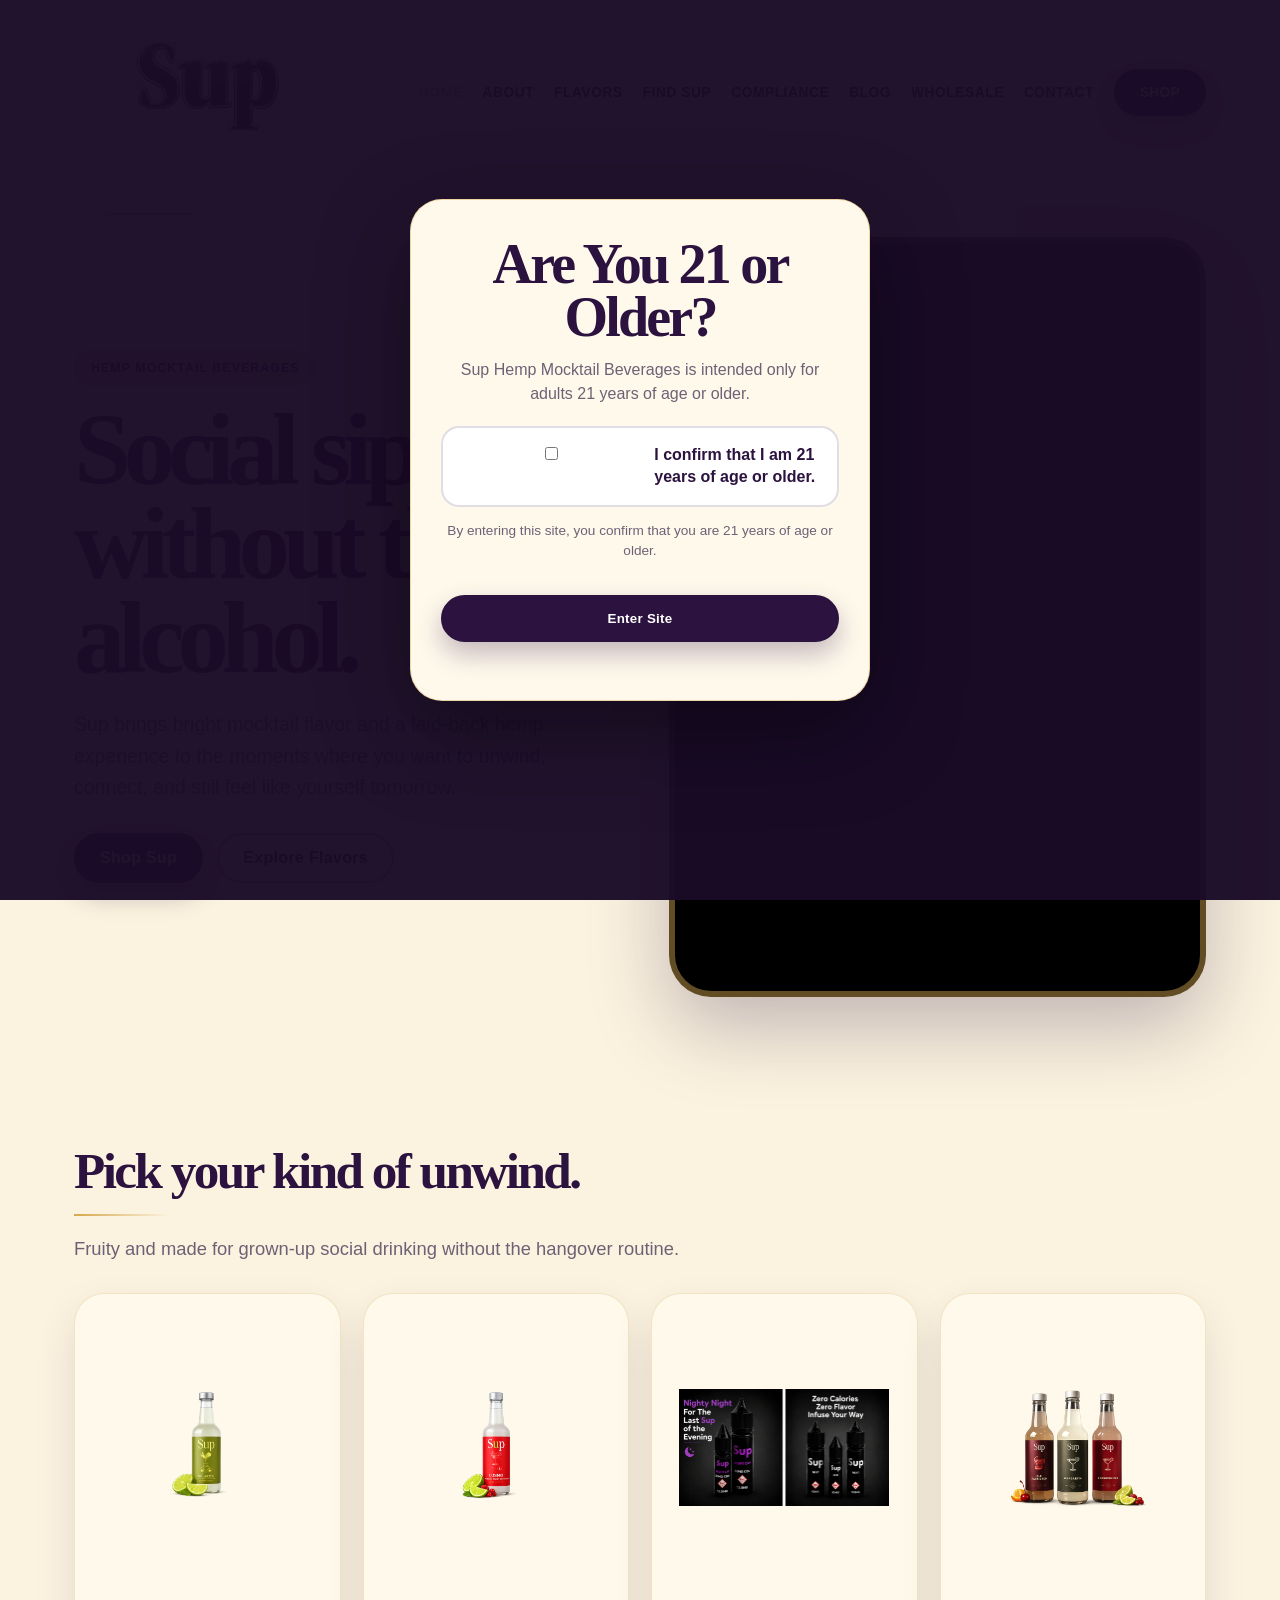
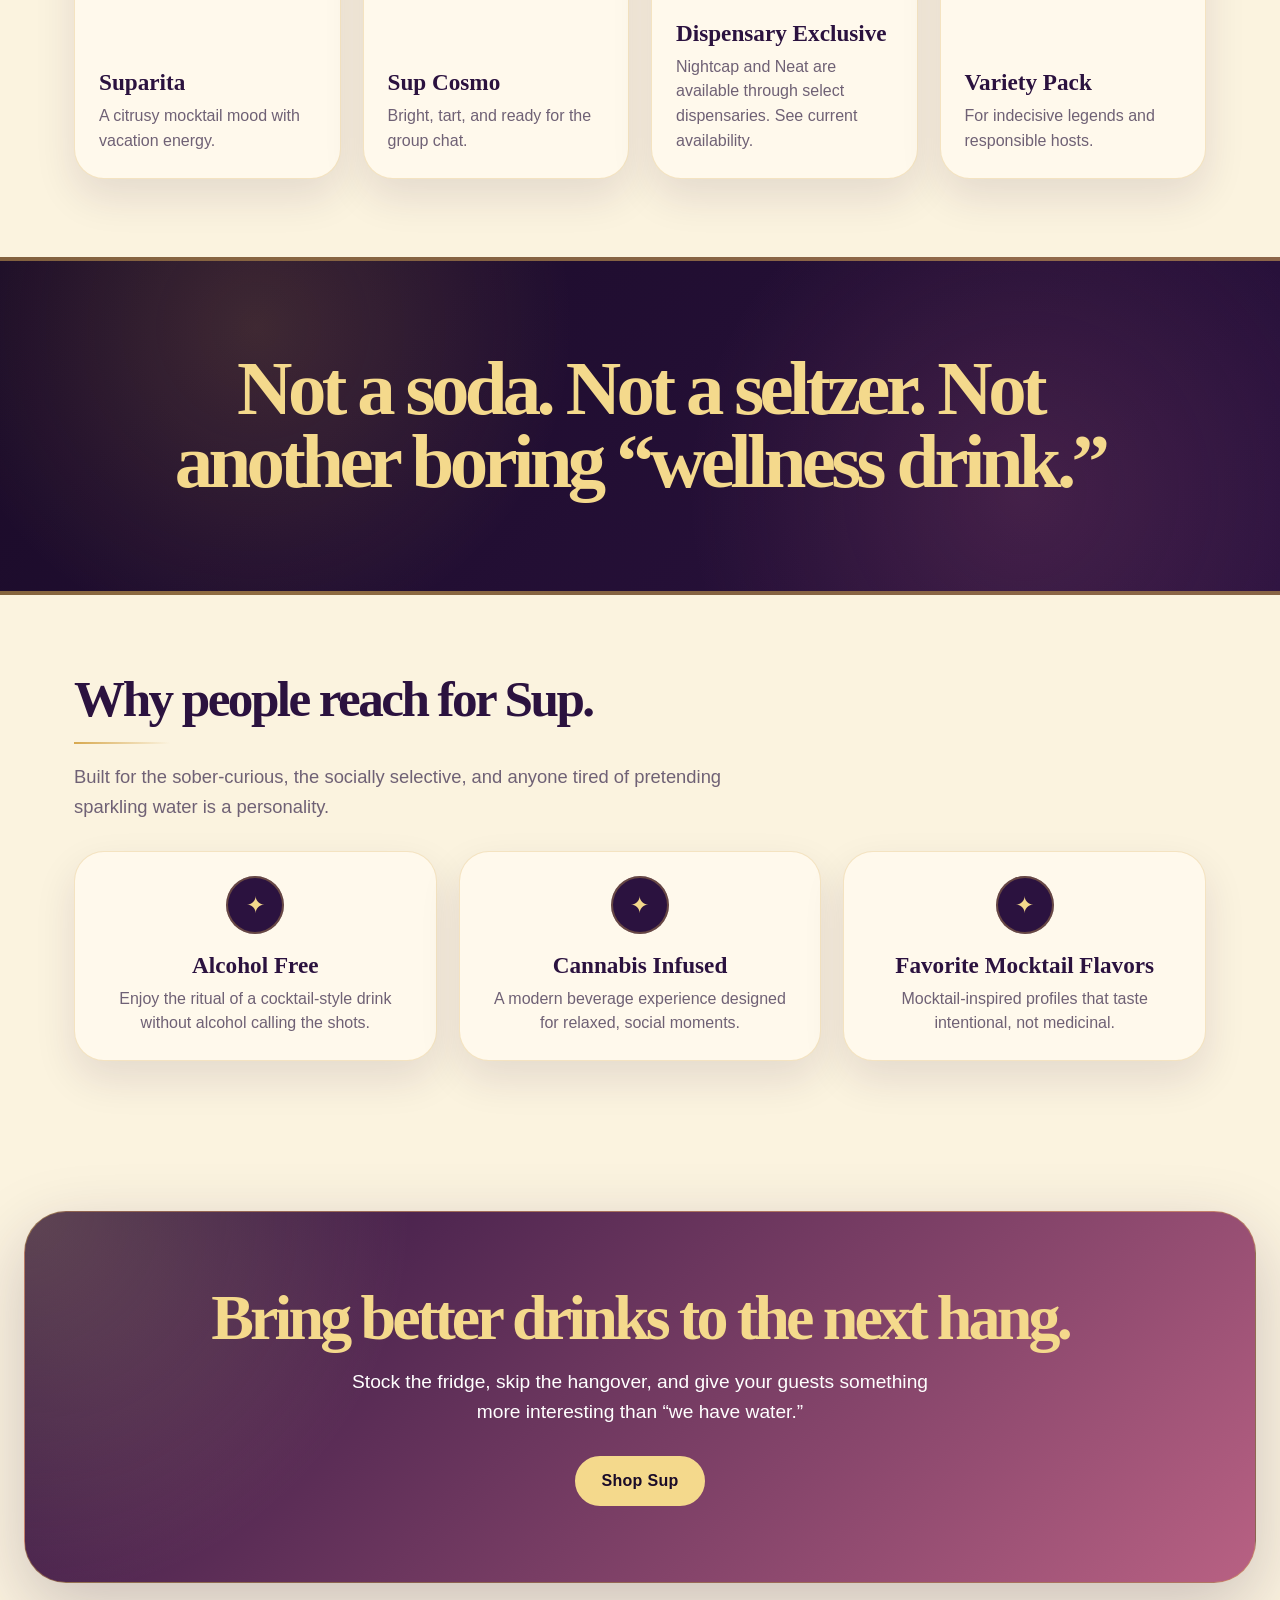
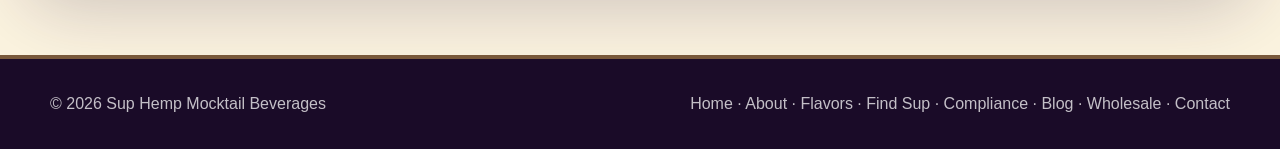
==== index.html @ 17be5a21 "Update Nightcap homepage card to dispensary exclusive" ====
<!DOCTYPE html>
<html lang="en">
<head>
  <meta charset="UTF-8" />
  <meta name="viewport" content="width=device-width, initial-scale=1.0" />
  <title>Sup Hemp Mocktail Beverages | Social Sips Without the Alcohol</title>
  <meta name="description" content="Sup is a hemp mocktail beverage made for social sipping without alcohol. Bright mocktail flavors, laid-back hemp vibes, and a better way to unwind." />
  <link rel="stylesheet" href="style.css" />
  <link rel="stylesheet" href="home-logo.css" />
</head>
<body>
  <div id="age-gate" class="age-gate" role="dialog" aria-modal="true">
    <div class="age-gate-box">
      <h2>Are You 21 or Older?</h2>
      <p>Sup Hemp Mocktail Beverages is intended only for adults 21 years of age or older.</p>
      <form id="age-form">
        <label class="age-checkbox"><input type="checkbox" id="age-confirm" required /><span>I confirm that I am 21 years of age or older.</span></label>
        <p class="age-disclaimer">By entering this site, you confirm that you are 21 years of age or older.</p>
        <button class="button" type="submit">Enter Site</button>
      </form>
      <p id="age-error" class="age-error"></p>
    </div>
  </div>

  <header class="site-header">
    <nav class="nav" aria-label="Main navigation">
      <div class="brand"><a class="logo" href="index.html" aria-label="Sup home"><img src="assets/suplogo.png" alt="Sup Hemp Mocktail Beverages logo" /></a></div>
      <input class="nav-toggle" type="checkbox" id="nav-toggle" aria-label="Toggle navigation menu" />
      <label class="nav-toggle-label" for="nav-toggle"><span></span><span></span><span></span></label>
      <div class="nav-links">
        <a href="index.html" aria-current="page">Home</a><a href="about.html">About</a><a href="flavors.html">Flavors</a><a href="find-us.html">Find Sup</a><a href="compliance.html">Compliance</a><a href="blog.html">Blog</a><a href="wholesale.html">Wholesale</a><a href="contact.html">Contact</a>
        <a class="button nav-button" href="https://try-a-sup.myshopify.com/" target="_blank" rel="noopener">Shop</a>
      </div>
    </nav>
  </header>

  <main>
    <section class="hero">
      <div>
        <span class="eyebrow">Hemp Mocktail Beverages</span>
        <h1>Social sips without the alcohol.</h1>
        <p>Sup brings bright mocktail flavor and a laid-back hemp experience to the moments where you want to unwind, connect, and still feel like yourself tomorrow.</p>
        <div class="hero-actions">
          <a class="button" href="https://try-a-sup.myshopify.com/" target="_blank" rel="noopener">Shop Sup</a>
          <a class="button secondary" href="flavors.html">Explore Flavors</a>
        </div>
      </div>
      <div class="hero-video">
        <iframe src="https://www.youtube.com/embed/X_2YIUsejN8?autoplay=1&mute=0&loop=1&playlist=X_2YIUsejN8&controls=0&modestbranding=1&rel=0" title="Sup Hemp Mocktail Video" frameborder="0" allow="autoplay; encrypted-media" allowfullscreen></iframe>
      </div>
    </section>

    <section class="section">
      <h2 class="section-title">Pick your kind of unwind.</h2>
      <p class="section-copy">Fruity and made for grown-up social drinking without the hangover routine.</p>
      <div class="flavor-grid">
        <div class="flavor-card"><div class="flavor-image"><img src="assets/suparitalead.png" alt="Suparita hemp mocktail beverage" /></div><div><h3>Suparita</h3><p>A citrusy mocktail mood with vacation energy.</p></div></div>
        <div class="flavor-card"><div class="flavor-image"><img src="assets/supcosmolead.png" alt="Sup Cosmo hemp mocktail beverage" /></div><div><h3>Sup Cosmo</h3><p>Bright, tart, and ready for the group chat.</p></div></div>
        <a class="flavor-card-link" href="find-us.html" aria-label="Find Nightcap dispensary availability">
          <div class="flavor-card"><div class="flavor-image"><img src="assets/NeatandNightCap.png" alt="Sup Neat and Nightcap dispensary-exclusive bottles" /></div><div><h3>Dispensary Exclusive</h3><p>Nightcap and Neat are available through select dispensaries. See current availability.</p></div></div>
        </a>
        <div class="flavor-card"><div class="flavor-image"><img src="assets/supvarlead.png" alt="Sup hemp mocktail beverage variety pack" /></div><div><h3>Variety Pack</h3><p>For indecisive legends and responsible hosts.</p></div></div>
      </div>
    </section>

    <section class="statement"><h2>Not a soda. Not a seltzer. Not another boring “wellness drink.”</h2></section>

    <section class="section">
      <h2 class="section-title">Why people reach for Sup.</h2>
      <p class="section-copy">Built for the sober-curious, the socially selective, and anyone tired of pretending sparkling water is a personality.</p>
      <div class="benefits">
        <div class="benefit"><h3>Alcohol Free</h3><p>Enjoy the ritual of a cocktail-style drink without alcohol calling the shots.</p></div>
        <div class="benefit"><h3>Cannabis Infused</h3><p>A modern beverage experience designed for relaxed, social moments.</p></div>
        <div class="benefit"><h3>Favorite Mocktail Flavors</h3><p>Mocktail-inspired profiles that taste intentional, not medicinal.</p></div>
      </div>
    </section>

    <section class="cta">
      <h2>Bring better drinks to the next hang.</h2>
      <p>Stock the fridge, skip the hangover, and give your guests something more interesting than “we have water.”</p>
      <a class="button" href="https://try-a-sup.myshopify.com/" target="_blank" rel="noopener">Shop Sup</a>
    </section>
  </main>

  <footer><div class="footer-inner"><div>© 2026 Sup Hemp Mocktail Beverages</div><div><a href="index.html">Home</a> · <a href="about.html">About</a> · <a href="flavors.html">Flavors</a> · <a href="find-us.html">Find Sup</a> · <a href="compliance.html">Compliance</a> · <a href="blog.html">Blog</a> · <a href="wholesale.html">Wholesale</a> · <a href="contact.html">Contact</a></div></div></footer>

  <script>
    const gate = document.getElementById("age-gate");
    const form = document.getElementById("age-form");
    const ageConfirm = document.getElementById("age-confirm");
    const error = document.getElementById("age-error");
    if (localStorage.getItem("supAgeVerified") === "true") gate.style.display = "none";
    form.addEventListener("submit", function (e) {
      e.preventDefault();
      if (ageConfirm.checked) {
        localStorage.setItem("supAgeVerified", "true");
        gate.style.display = "none";
      } else {
        error.textContent = "Please confirm that you are 21 years of age or older.";
      }
    });
  </script>
</body>
</html>
---- style.css ----
:root {
  --purple: #2b123f;
  --purple-deep: #1a0b28;
  --purple-hover: #3a1858;
  --gold: #d7a84f;
  --gold-light: #f4d98c;
  --cream: #fbf3df;
  --cream-soft: #fff9ec;
  --rose: #b86183;
  --dark: #130b18;
  --muted: #6f6175;
  --white: #fff;
}

* {
  box-sizing: border-box;
}

html {
  scroll-behavior: smooth;
}

body {
  margin: 0;
  font-family: Arial, Helvetica, sans-serif;
  background: var(--cream);
  color: var(--dark);
  -webkit-font-smoothing: antialiased;
  text-rendering: optimizeLegibility;
}

a {
  color: inherit;
  text-decoration: none;
}

img {
  max-width: 100%;
  display: block;
}

.site-header,
header {
  position: sticky;
  top: 0;
  z-index: 1000;
  background: rgba(251, 243, 223, 0.96);
  backdrop-filter: blur(14px);
  border-bottom: 1px solid rgba(43, 18, 63, 0.12);
}

.nav {
  max-width: 1180px;
  margin: 0 auto;
  padding: 14px 24px;
  display: flex;
  align-items: center;
  justify-content: space-between;
  gap: 36px;
  position: relative;
}

.brand {
  display: flex;
  align-items: center;
  flex-shrink: 0;
}

.logo img {
  height: 112px;
  width: auto;
}

.nav-links {
  display: flex;
  align-items: center;
  justify-content: flex-end;
  gap: 20px;
  font-weight: 700;
  font-size: 0.86rem;
  letter-spacing: 0.04em;
  flex-wrap: wrap;
  text-transform: uppercase;
  color: var(--purple);
}

.nav-links a {
  transition: color 0.2s ease, opacity 0.2s ease;
}

.nav-links a:hover {
  color: var(--gold);
}

.nav-links a[aria-current="page"] {
  color: var(--gold);
}

.nav-toggle {
  display: none;
}

.nav-toggle-label {
  display: none;
  cursor: pointer;
  flex-direction: column;
  gap: 5px;
}

.nav-toggle-label span {
  width: 28px;
  height: 3px;
  border-radius: 999px;
  background: var(--purple);
  display: block;
}

.button {
  display: inline-flex;
  align-items: center;
  justify-content: center;
  background: var(--purple);
  color: #fff;
  padding: 14px 24px;
  border-radius: 999px;
  font-weight: 900;
  border: 2px solid var(--purple);
  cursor: pointer;
  letter-spacing: 0.02em;
  box-shadow: 0 12px 26px rgba(43, 18, 63, 0.28);
  transition:
    background 0.25s ease,
    border-color 0.25s ease,
    color 0.25s ease,
    transform 0.2s ease,
    box-shadow 0.25s ease;
}

.button:hover {
  background: var(--purple-hover);
  border-color: var(--purple-hover);
  transform: translateY(-2px);
  box-shadow: 0 16px 34px rgba(43, 18, 63, 0.34);
}

.secondary {
  background: transparent;
  border: 2px solid var(--gold);
  color: var(--purple);
  box-shadow: none;
}

.secondary:hover {
  background: var(--gold);
  border-color: var(--gold);
  color: var(--purple-deep);
}

.age-gate {
  position: fixed;
  inset: 0;
  z-index: 99999;
  background: rgba(26, 11, 40, 0.97);
  color: #fff;
  display: grid;
  place-items: center;
  padding: 24px;
}

.age-gate-box {
  width: 100%;
  max-width: 460px;
  background: var(--cream-soft);
  color: var(--dark);
  border-radius: 32px;
  padding: 38px 30px;
  text-align: center;
  border: 1px solid rgba(215, 168, 79, 0.45);
  box-shadow: 0 30px 90px rgba(0, 0, 0, 0.4);
}

.age-gate-box h2 {
  margin: 0 0 14px;
  color: var(--purple);
  font-family: Georgia, "Times New Roman", serif;
  font-size: clamp(2rem, 6vw, 3.5rem);
  line-height: 0.95;
  letter-spacing: -0.05em;
}

.age-gate-box p {
  margin: 0 0 20px;
  color: var(--muted);
  line-height: 1.5;
}

.age-gate-box form {
  display: grid;
  gap: 14px;
}

.age-gate-box label {
  font-weight: 900;
  color: var(--purple);
  text-align: left;
}

.age-checkbox {
  display: flex;
  align-items: flex-start;
  gap: 12px;
  background: #fff;
  border: 2px solid rgba(43, 18, 63, 0.14);
  border-radius: 18px;
  padding: 16px 18px;
  line-height: 1.4;
}

.age-checkbox input {
  width: auto;
  margin: 3px 0 0;
  accent-color: var(--purple);
}

.age-disclaimer {
  font-size: 0.85rem;
}

.age-error {
  margin-top: 16px;
  color: #b00020;
  font-weight: 800;
}

.hero {
  max-width: 1180px;
  margin: 0 auto;
  padding: 52px 24px 70px;
  display: grid;
  grid-template-columns: 1fr 1fr;
  align-items: center;
  gap: 58px;
  position: relative;
}

.hero::before {
  content: "";
  position: absolute;
  top: 28px;
  left: 24px;
  width: 150px;
  height: 2px;
  background: linear-gradient(90deg, transparent, var(--gold), transparent);
  opacity: 0.75;
}

.eyebrow {
  display: inline-block;
  margin-bottom: 18px;
  padding: 9px 16px;
  border-radius: 999px;
  background: rgba(215, 168, 79, 0.18);
  color: var(--purple);
  border: 1px solid rgba(215, 168, 79, 0.55);
  font-weight: 900;
  letter-spacing: 0.08em;
  text-transform: uppercase;
  font-size: 0.78rem;
}

h1 {
  margin: 0;
  font-family: Georgia, "Times New Roman", serif;
  font-size: clamp(3.3rem, 8vw, 7rem);
  line-height: 0.92;
  letter-spacing: -0.07em;
  color: var(--purple);
}

.hero p {
  max-width: 560px;
  margin: 24px 0 30px;
  font-size: 1.22rem;
  line-height: 1.6;
  color: var(--muted);
}

.hero-actions {
  display: flex;
  flex-wrap: wrap;
  gap: 14px;
  align-items: center;
}

.hero-video {
  position: relative;
  width: 100%;
  aspect-ratio: 9 / 16;
  min-height: 640px;
  max-height: 760px;
  overflow: hidden;
  border-radius: 42px;
  background: #000;
  border: 6px solid rgba(215, 168, 79, 0.45);
  box-shadow: 0 30px 80px rgba(43, 18, 63, 0.28);
}

.hero-video iframe {
  position: absolute;
  inset: 0;
  width: 100%;
  height: 100%;
  border: 0;
}

.section {
  max-width: 1180px;
  margin: 0 auto;
  padding: 78px 24px;
}

.section-title {
  margin: 0 0 18px;
  font-family: Georgia, "Times New Roman", serif;
  font-size: clamp(2.2rem, 4vw, 4.2rem);
  line-height: 1;
  letter-spacing: -0.05em;
  color: var(--purple);
}

.section-title::after {
  content: "";
  display: block;
  width: 96px;
  height: 2px;
  margin-top: 18px;
  background: linear-gradient(90deg, var(--gold), transparent);
}

.section-copy {
  max-width: 720px;
  margin: 0 0 28px;
  font-size: 1.15rem;
  line-height: 1.65;
  color: var(--muted);
}

.flavor-grid,
.location-grid,
.benefits {
  display: grid;
  gap: 22px;
}

.flavor-grid {
  grid-template-columns: repeat(4, 1fr);
}

.location-grid {
  grid-template-columns: repeat(4, 1fr);
}

.benefits {
  grid-template-columns: repeat(3, 1fr);
}

.benefits:has(.benefit:nth-child(4)) {
  grid-template-columns: repeat(2, 1fr);
}

.flavor-card,
.location-card,
.benefit {
  background: var(--cream-soft);
  border-radius: 30px;
  padding: 24px;
  border: 1px solid rgba(215, 168, 79, 0.28);
  box-shadow: 0 18px 42px rgba(43, 18, 63, 0.11);
}

.flavor-card {
  min-height: 430px;
  display: flex;
  flex-direction: column;
  justify-content: space-between;
  overflow: hidden;
}

.flavor-image {
  height: 260px;
  display: flex;
  align-items: center;
  justify-content: center;
  margin-bottom: 1.5rem;
}

.flavor-image img {
  display: block;
  width: 210px;
  max-width: 100%;
  height: auto;
  object-fit: contain;
  background: transparent;
}

.location-card img {
  width: 100%;
  max-height: 220px;
  object-fit: contain;
  margin: 0 auto 12px;
  filter: drop-shadow(0 14px 16px rgba(43, 18, 63, 0.16));
}

.flavor-card h3,
.location-card h3,
.benefit h3 {
  margin: 18px 0 8px;
  font-family: Georgia, "Times New Roman", serif;
  font-size: 1.45rem;
  color: var(--purple);
}

.location-card h3 a {
  text-decoration: underline;
  text-decoration-thickness: 2px;
  text-underline-offset: 4px;
  text-decoration-color: var(--gold);
}

.location-card h3 a:hover,
.location-card li a:hover {
  color: var(--purple-hover);
}

.flavor-card p,
.location-card li,
.benefit p {
  margin: 0;
  line-height: 1.55;
  color: var(--muted);
}

.location-card ul {
  list-style: none;
  padding: 0;
  margin: 12px 0 0;
}

.benefit {
  text-align: center;
  position: relative;
}

.benefit::before {
  content: "✦";
  width: 58px;
  height: 58px;
  margin: 0 auto 16px;
  border-radius: 50%;
  background: var(--purple);
  color: var(--gold-light);
  display: grid;
  place-items: center;
  font-size: 1.45rem;
  box-shadow: inset 0 0 0 2px rgba(215, 168, 79, 0.35);
}

.cert-grid {
  display: grid;
  grid-template-columns: repeat(2, 1fr);
  gap: 20px;
}

.cert-grid img {
  width: 100%;
  border-radius: 18px;
  background: #fff;
  padding: 12px;
  border: 1px solid rgba(215, 168, 79, 0.28);
  box-shadow: 0 12px 28px rgba(43, 18, 63, 0.1);
}

.statement {
  background:
    radial-gradient(circle at 20% 20%, rgba(215, 168, 79, 0.18), transparent 30%),
    radial-gradient(circle at 80% 70%, rgba(184, 97, 131, 0.2), transparent 32%),
    linear-gradient(135deg, var(--purple-deep), var(--purple));
  color: var(--cream);
  text-align: center;
  padding: 92px 24px;
  border-top: 4px solid rgba(215, 168, 79, 0.55);
  border-bottom: 4px solid rgba(215, 168, 79, 0.55);
}

.statement h2 {
  max-width: 980px;
  margin: 0 auto;
  font-family: Georgia, "Times New Roman", serif;
  font-size: clamp(2.7rem, 6vw, 6rem);
  line-height: 0.95;
  letter-spacing: -0.06em;
  color: var(--gold-light);
}

.split {
  display: grid;
  grid-template-columns: 0.85fr 1.15fr;
  gap: 48px;
  align-items: start;
}

.image-band {
  display: grid;
  grid-template-columns: 0.9fr 1.1fr;
  gap: 48px;
  align-items: center;
}

.image-band img {
  width: 100%;
  max-height: 520px;
  object-fit: contain;
  border-radius: 36px;
  background: var(--cream-soft);
  padding: 24px;
  border: 1px solid rgba(215, 168, 79, 0.28);
  box-shadow: 0 18px 40px rgba(43, 18, 63, 0.11);
}

.faq-list {
  display: grid;
  gap: 14px;
}

details {
  background: var(--cream-soft);
  border-radius: 22px;
  padding: 22px 24px;
  border: 1px solid rgba(215, 168, 79, 0.28);
  box-shadow: 0 12px 28px rgba(43, 18, 63, 0.08);
}

summary {
  cursor: pointer;
  font-weight: 900;
  color: var(--purple);
  font-size: 1.1rem;
}

details p {
  margin: 16px 0 0;
  color: var(--muted);
  line-height: 1.55;
}

.contact-form {
  display: grid;
  gap: 16px;
  max-width: 860px;
}

.form-grid {
  display: grid;
  grid-template-columns: 1fr 1fr;
  gap: 16px;
}

input:not(.nav-toggle),
select,
textarea {
  width: 100%;
  padding: 16px 18px;
  border-radius: 18px;
  border: 2px solid rgba(43, 18, 63, 0.14);
  background: #fff;
  font: inherit;
  color: var(--dark);
}

textarea {
  resize: vertical;
}

input:not(.nav-toggle):focus,
select:focus,
textarea:focus {
  outline: none;
  border-color: var(--gold);
  box-shadow: 0 0 0 4px rgba(215, 168, 79, 0.16);
}

.sr-only {
  position: absolute;
  width: 1px;
  height: 1px;
  margin: -1px;
  padding: 0;
  overflow: hidden;
  clip-path: inset(50%);
  white-space: nowrap;
  border: 0;
}

.cta {
  margin: 72px 24px;
  padding: 76px 24px;
  border-radius: 42px;
  background:
    radial-gradient(circle at top left, rgba(244, 217, 140, 0.25), transparent 30%),
    linear-gradient(135deg, var(--purple), var(--rose));
  color: #fff;
  text-align: center;
  border: 1px solid rgba(215, 168, 79, 0.45);
  box-shadow: 0 24px 70px rgba(43, 18, 63, 0.22);
}

.cta h2 {
  max-width: 860px;
  margin: 0 auto 18px;
  font-family: Georgia, "Times New Roman", serif;
  font-size: clamp(2.5rem, 5vw, 5.2rem);
  line-height: 0.95;
  letter-spacing: -0.06em;
  color: var(--gold-light);
}

.cta p {
  max-width: 620px;
  margin: 0 auto 30px;
  font-size: 1.2rem;
  line-height: 1.55;
}

.cta .button {
  background: var(--gold-light);
  color: var(--purple-deep);
  border-color: var(--gold-light);
  box-shadow: none;
}

.cta .button:hover {
  background: #fff;
  border-color: #fff;
}

footer {
  background: var(--purple-deep);
  color: #fff;
  padding: 36px 24px;
  border-top: 4px solid rgba(215, 168, 79, 0.5);
}

.footer-inner {
  max-width: 1180px;
  margin: 0 auto;
  display: flex;
  justify-content: space-between;
  flex-wrap: wrap;
  gap: 24px;
  color: rgba(255, 255, 255, 0.74);
}

.footer-inner a:hover {
  color: var(--gold-light);
}

@media (max-width: 1100px) {
  .logo img {
    height: 100px;
  }

  .nav {
    gap: 28px;
  }

  .nav-links {
    gap: 16px;
    font-size: 0.82rem;
  }

  .hero {
    gap: 40px;
  }
}

@media (max-width: 900px) {
  .nav {
    flex-wrap: wrap;
  }

  .brand {
    flex: 1;
  }

  .logo img {
    height: 86px;
  }

  .nav-toggle-label {
    display: flex;
    margin-left: auto;
  }

  .nav-links {
    width: 100%;
    display: none;
    flex-direction: column;
    align-items: flex-start;
    padding-top: 18px;
    gap: 18px;
  }

  .nav-toggle:checked + .nav-toggle-label + .nav-links {
    display: flex;
  }

  .nav-button {
    width: 100%;
    justify-content: center;
  }

  .hero,
  .split,
  .image-band {
    grid-template-columns: 1fr;
  }

  .hero {
    padding-top: 44px;
  }

  .hero-video {
    aspect-ratio: 9 / 16;
    min-height: auto;
    max-height: none;
  }

  .flavor-grid,
  .location-grid,
  .benefits,
  .cert-grid {
    grid-template-columns: 1fr 1fr;
  }
}

@media (max-width: 640px) {
  .nav {
    padding: 14px 20px;
  }

  .logo img {
    height: 68px;
  }

  .flavor-grid,
  .location-grid,
  .benefits,
  .form-grid,
  .cert-grid {
    grid-template-columns: 1fr;
  }

  .flavor-image {
    height: 230px;
  }

  .flavor-image img {
    width: 190px;
  }

  h1 {
    font-size: clamp(3rem, 17vw, 5rem);
  }

  .hero-video {
    width: 100%;
    aspect-ratio: 9 / 16;
    min-height: auto;
    border-radius: 28px;
  }

  .age-gate-box {
    padding: 30px 22px;
    border-radius: 26px;
  }

  .cta {
    margin: 48px 16px;
    padding: 58px 20px;
  }
}
---- home-logo.css ----
.nav {
  padding-top: 8px;
  padding-bottom: 8px;
  gap: 24px;
}

.logo img {
  height: 168px;
  width: auto;
}

@media (max-width: 1100px) {
  .logo img { height: 128px; }
}

@media (max-width: 900px) {
  .logo img { height: 96px; }
}

@media (max-width: 640px) {
  .logo img { height: 74px; }
}
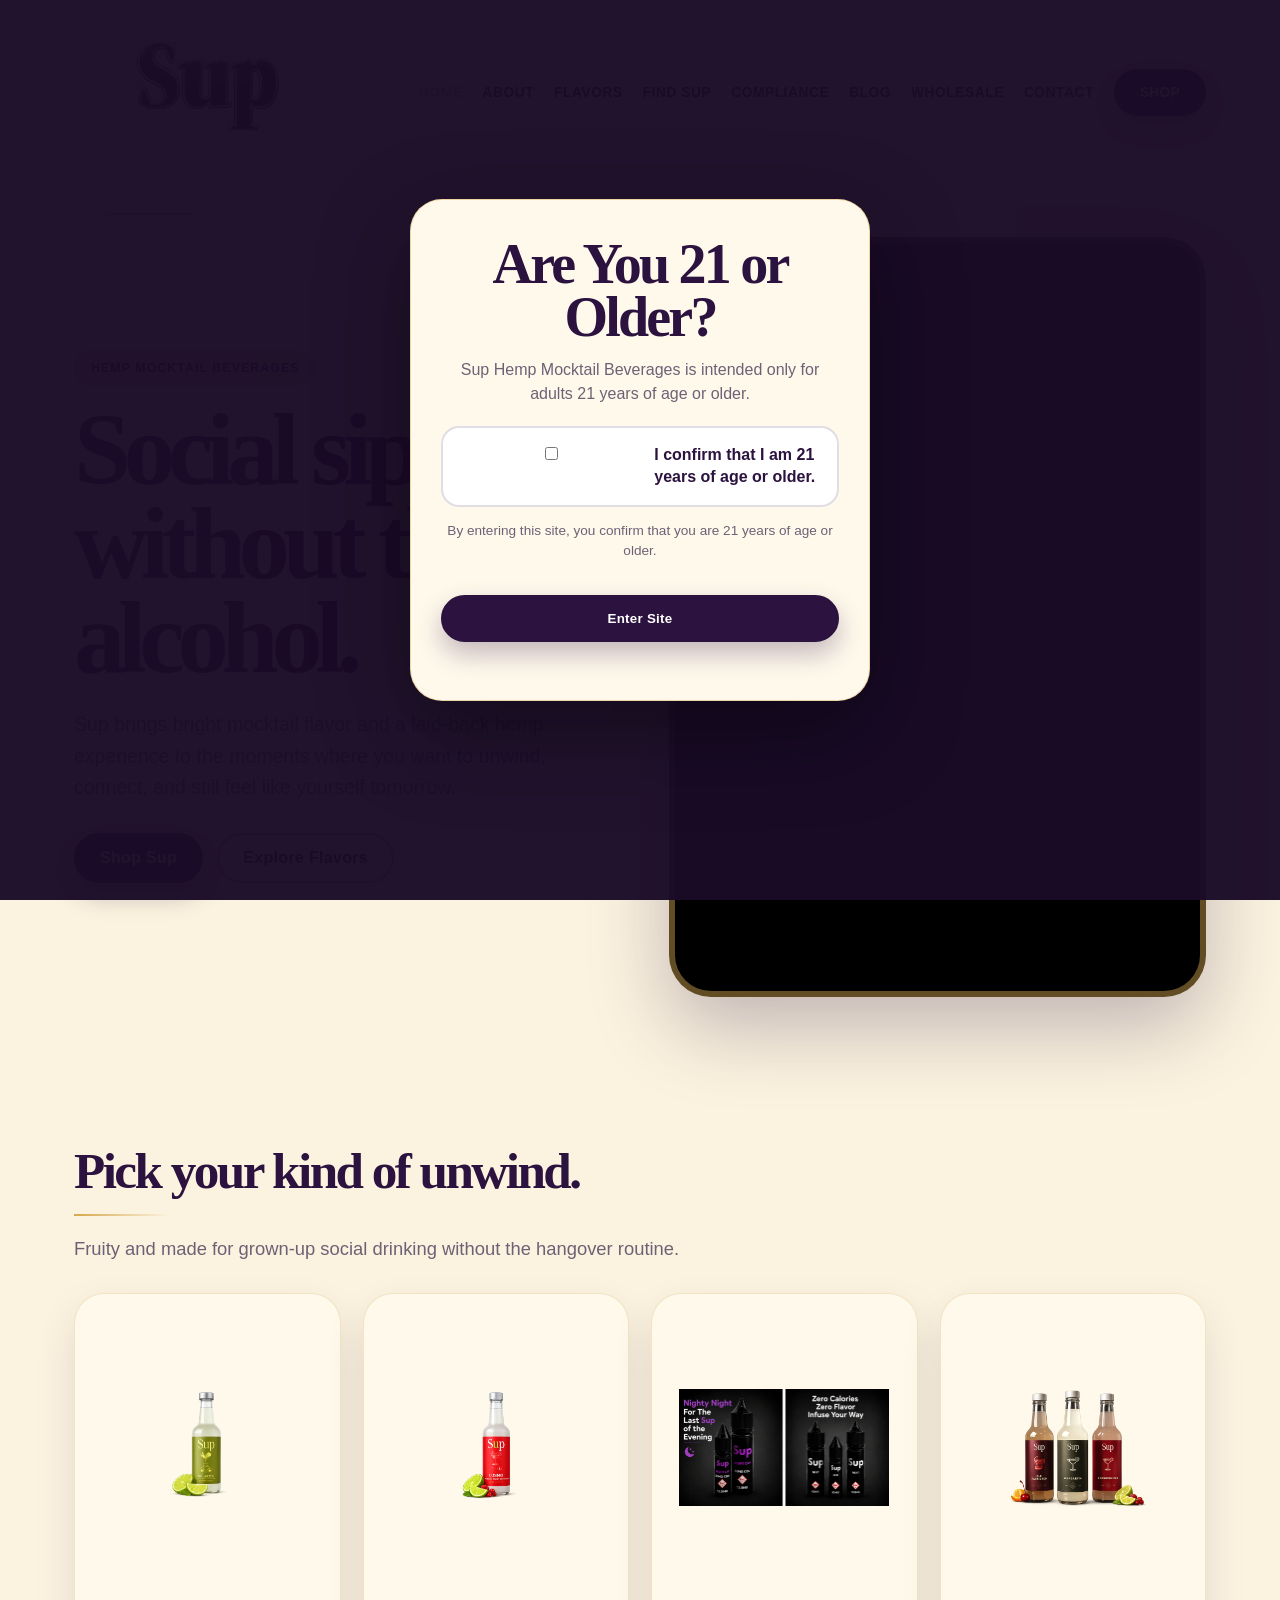
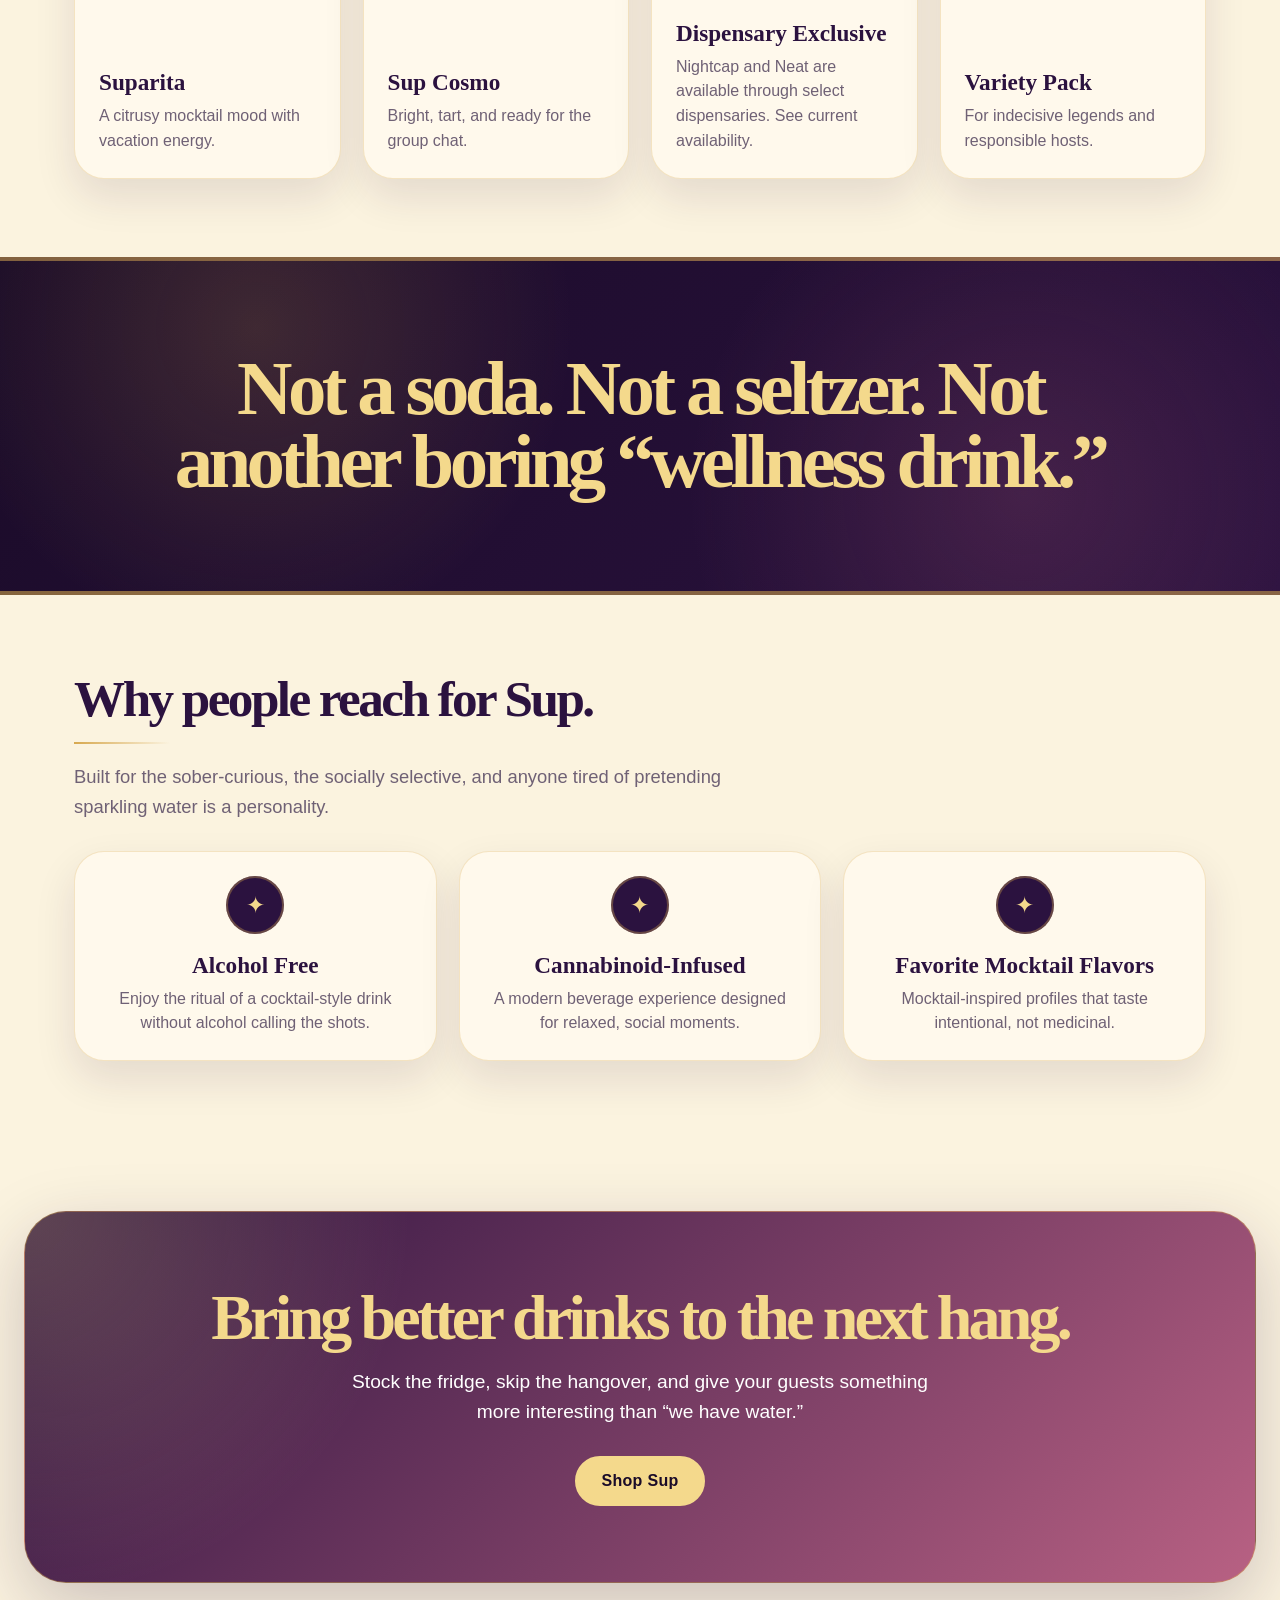
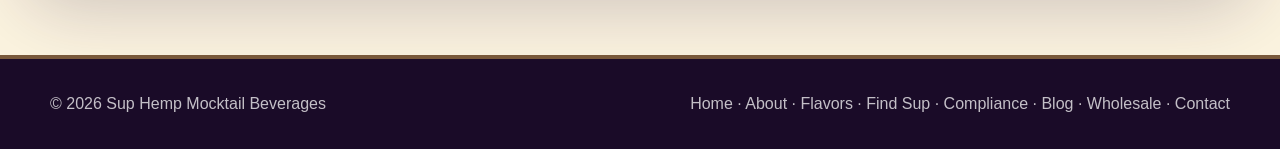
==== commit 4f85c6aa: "Use cannabinoid-infused wording on homepage" ====
--- a/index.html
+++ b/index.html
@@ -70,7 +70,7 @@
       <p class="section-copy">Built for the sober-curious, the socially selective, and anyone tired of pretending sparkling water is a personality.</p>
       <div class="benefits">
         <div class="benefit"><h3>Alcohol Free</h3><p>Enjoy the ritual of a cocktail-style drink without alcohol calling the shots.</p></div>
-        <div class="benefit"><h3>Cannabis Infused</h3><p>A modern beverage experience designed for relaxed, social moments.</p></div>
+        <div class="benefit"><h3>Cannabinoid-Infused</h3><p>A modern beverage experience designed for relaxed, social moments.</p></div>
         <div class="benefit"><h3>Favorite Mocktail Flavors</h3><p>Mocktail-inspired profiles that taste intentional, not medicinal.</p></div>
       </div>
     </section>
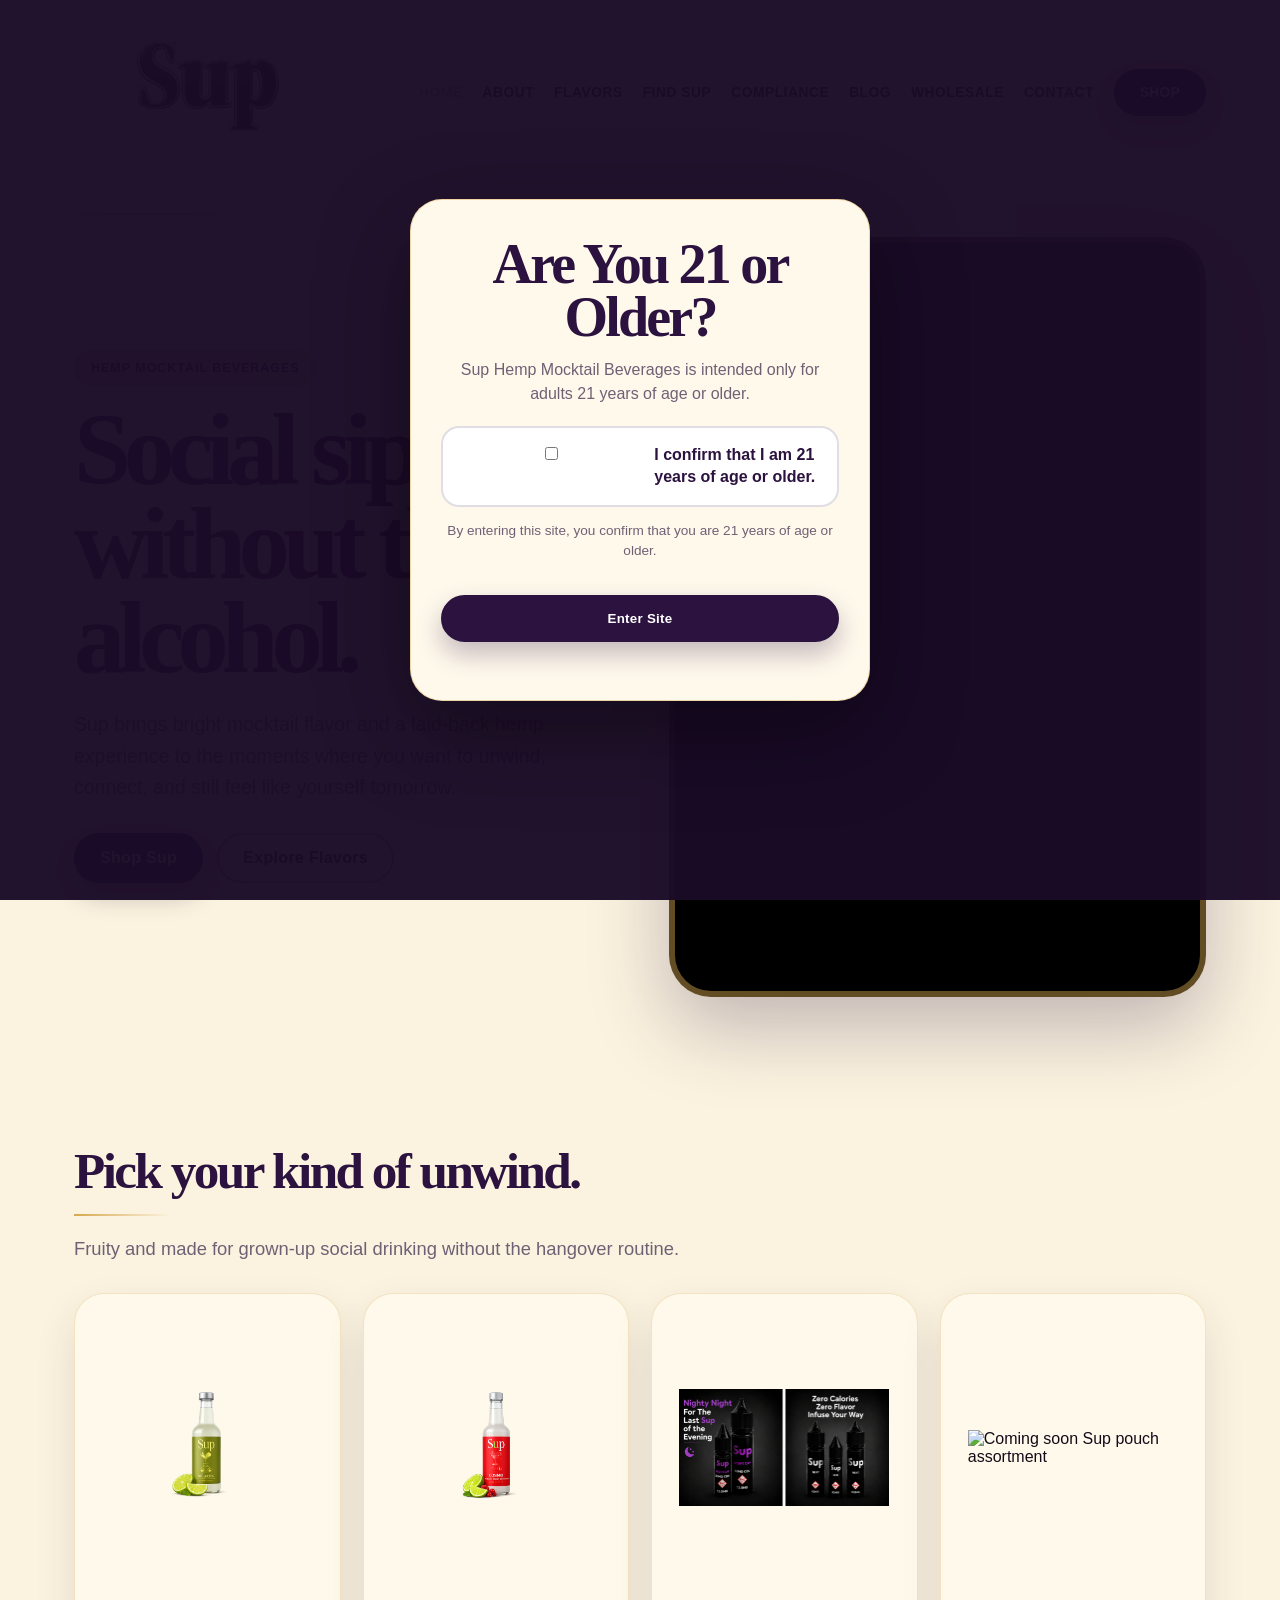
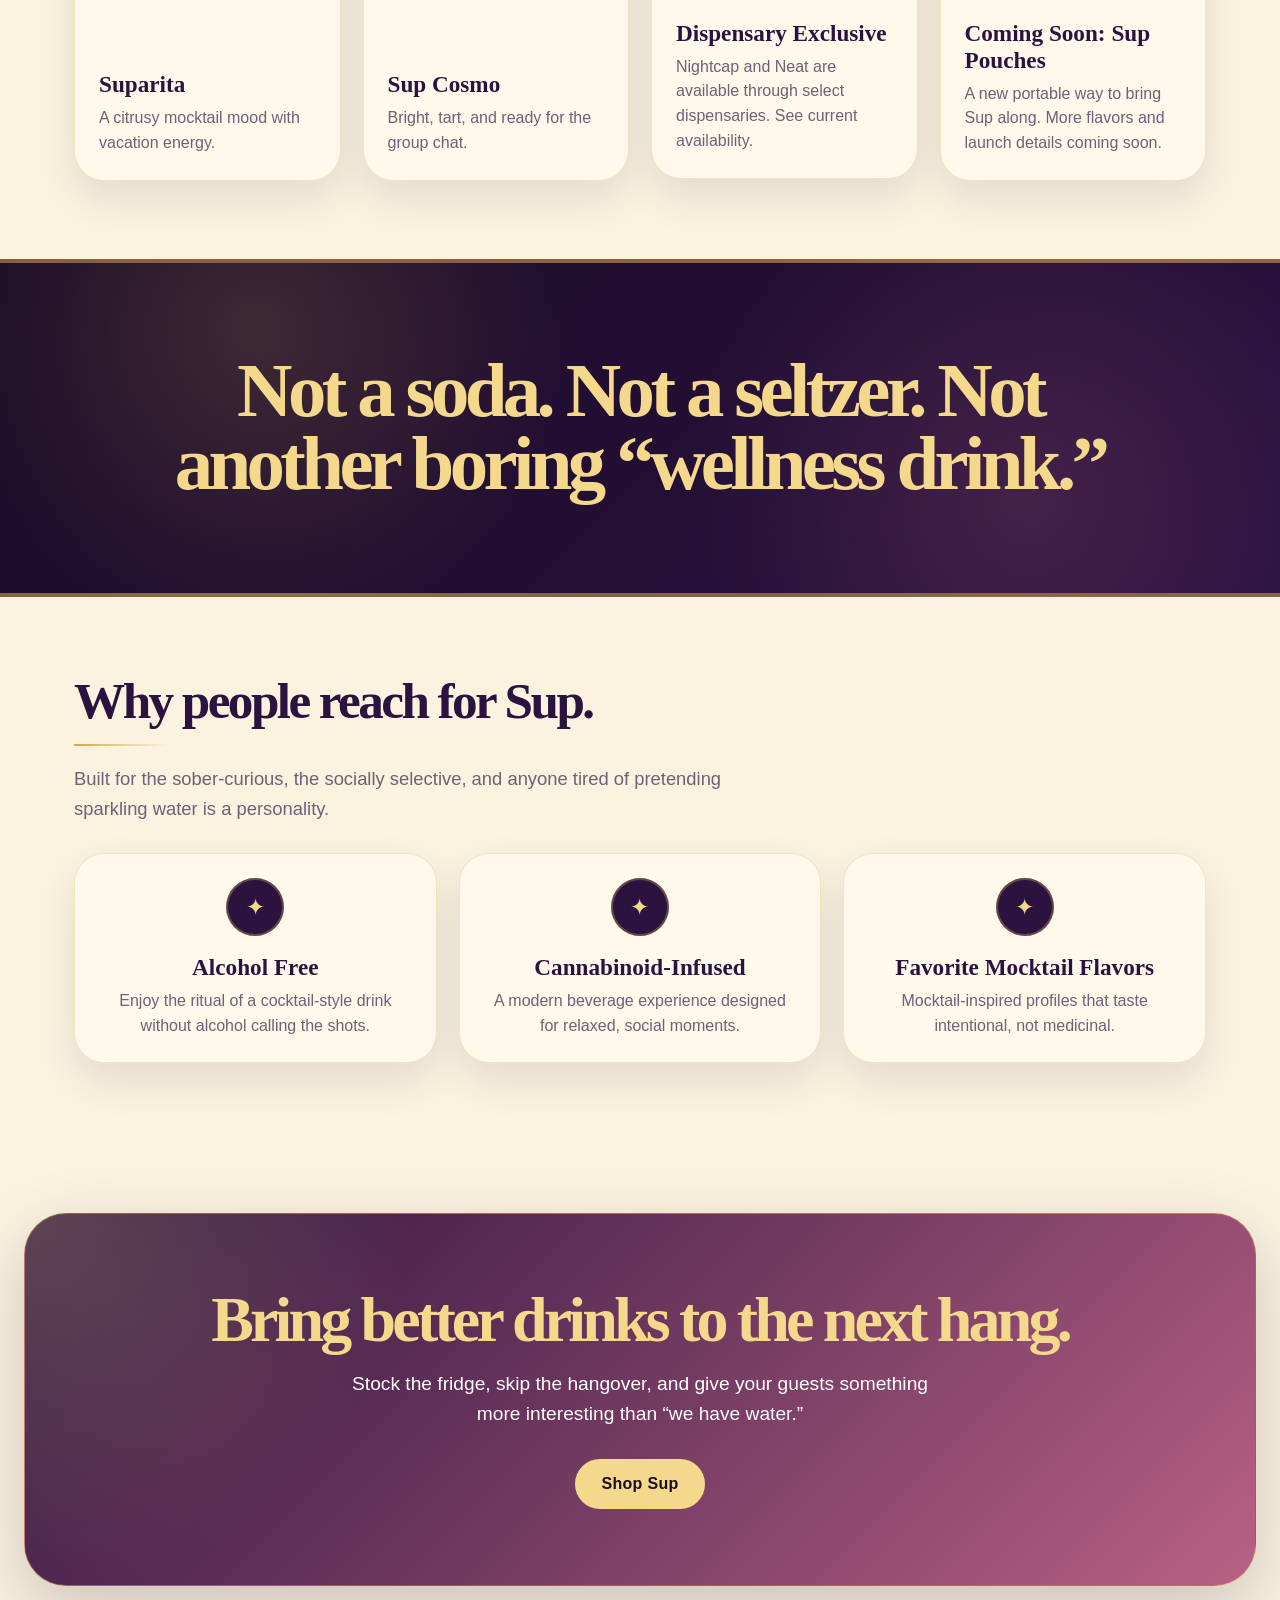
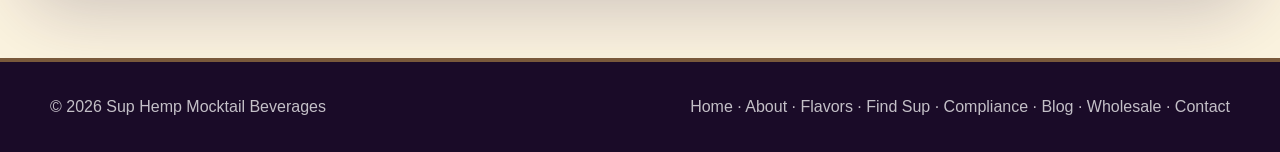
==== commit a4bcb091: "Add coming soon pouch SKU to homepage" ====
--- a/index.html
+++ b/index.html
@@ -59,7 +59,7 @@
         <a class="flavor-card-link" href="find-us.html" aria-label="Find Nightcap dispensary availability">
           <div class="flavor-card"><div class="flavor-image"><img src="assets/NeatandNightCap.png" alt="Sup Neat and Nightcap dispensary-exclusive bottles" /></div><div><h3>Dispensary Exclusive</h3><p>Nightcap and Neat are available through select dispensaries. See current availability.</p></div></div>
         </a>
-        <div class="flavor-card"><div class="flavor-image"><img src="assets/supvarlead.png" alt="Sup hemp mocktail beverage variety pack" /></div><div><h3>Variety Pack</h3><p>For indecisive legends and responsible hosts.</p></div></div>
+        <div class="flavor-card"><div class="flavor-image"><img src="assets/multiflavorpouch.png" alt="Coming soon Sup pouch assortment" /></div><div><h3>Coming Soon: Sup Pouches</h3><p>A new portable way to bring Sup along. More flavors and launch details coming soon.</p></div></div>
       </div>
     </section>
 
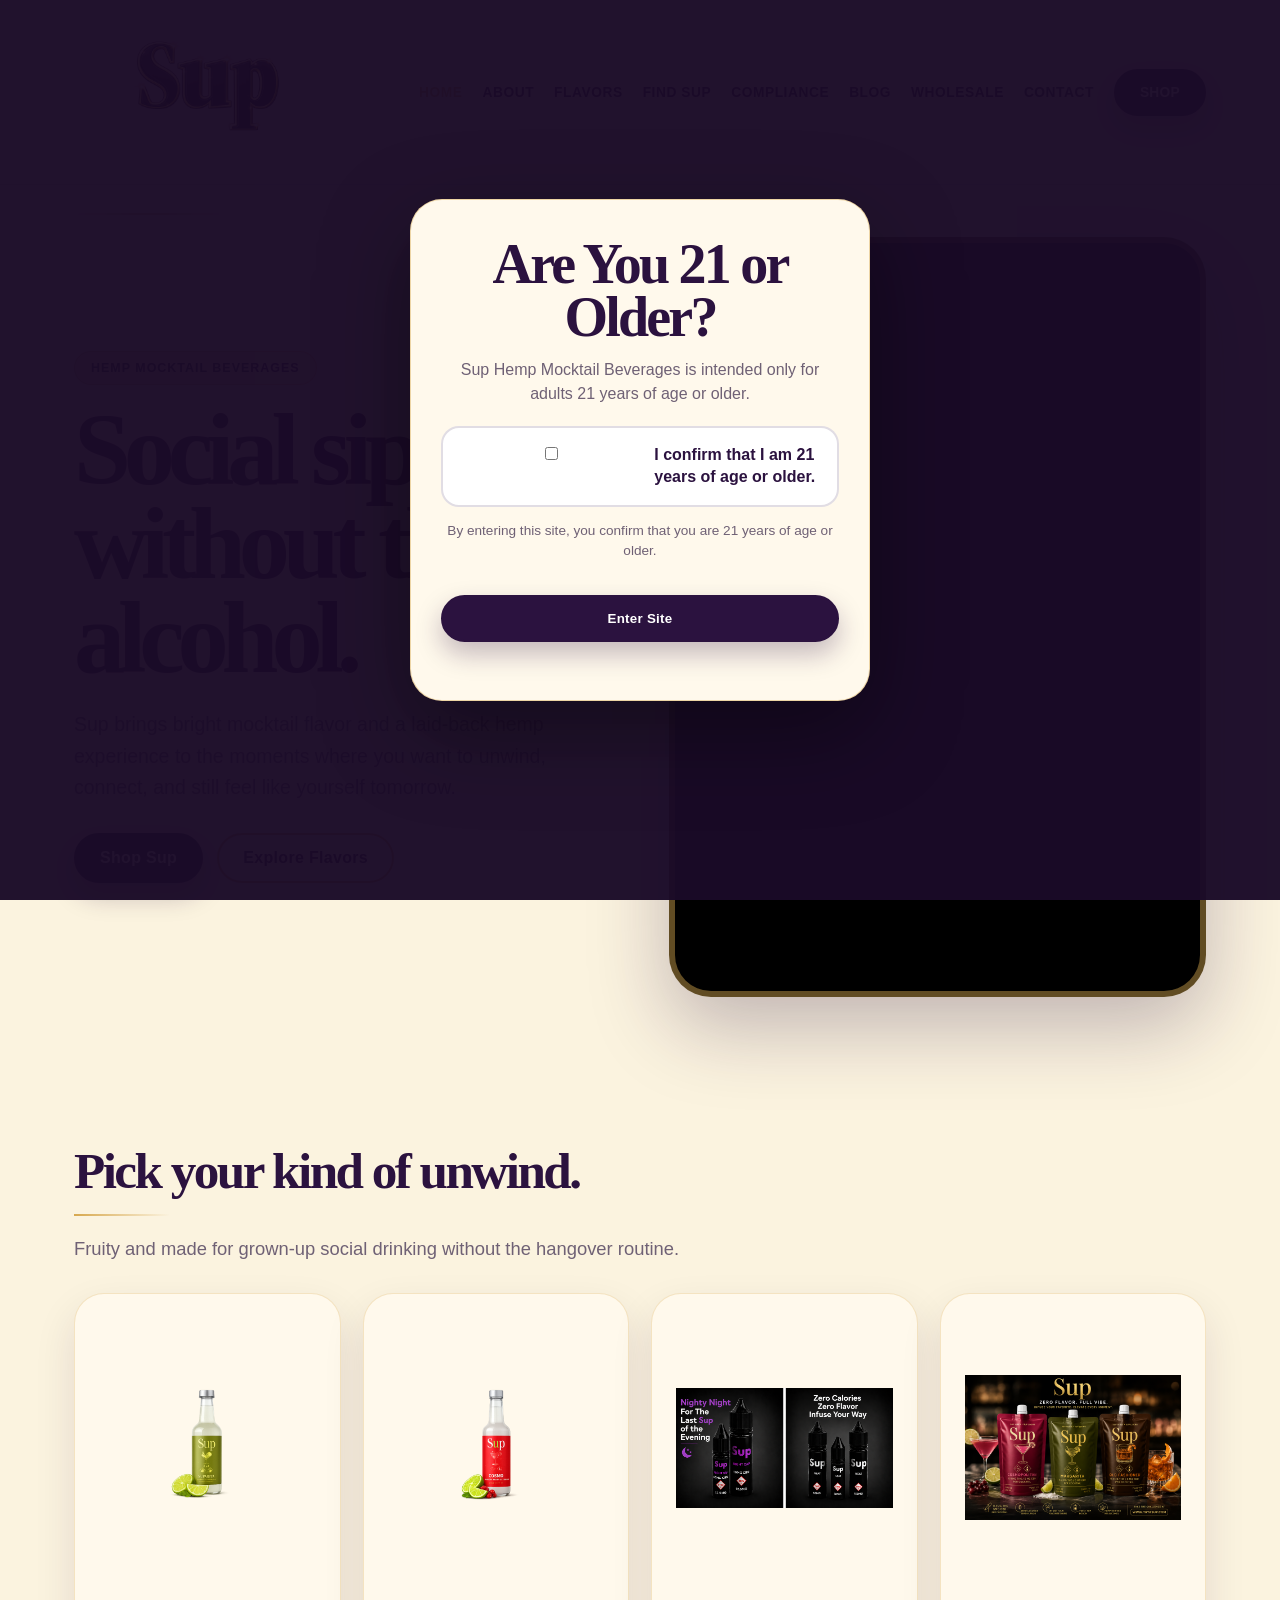
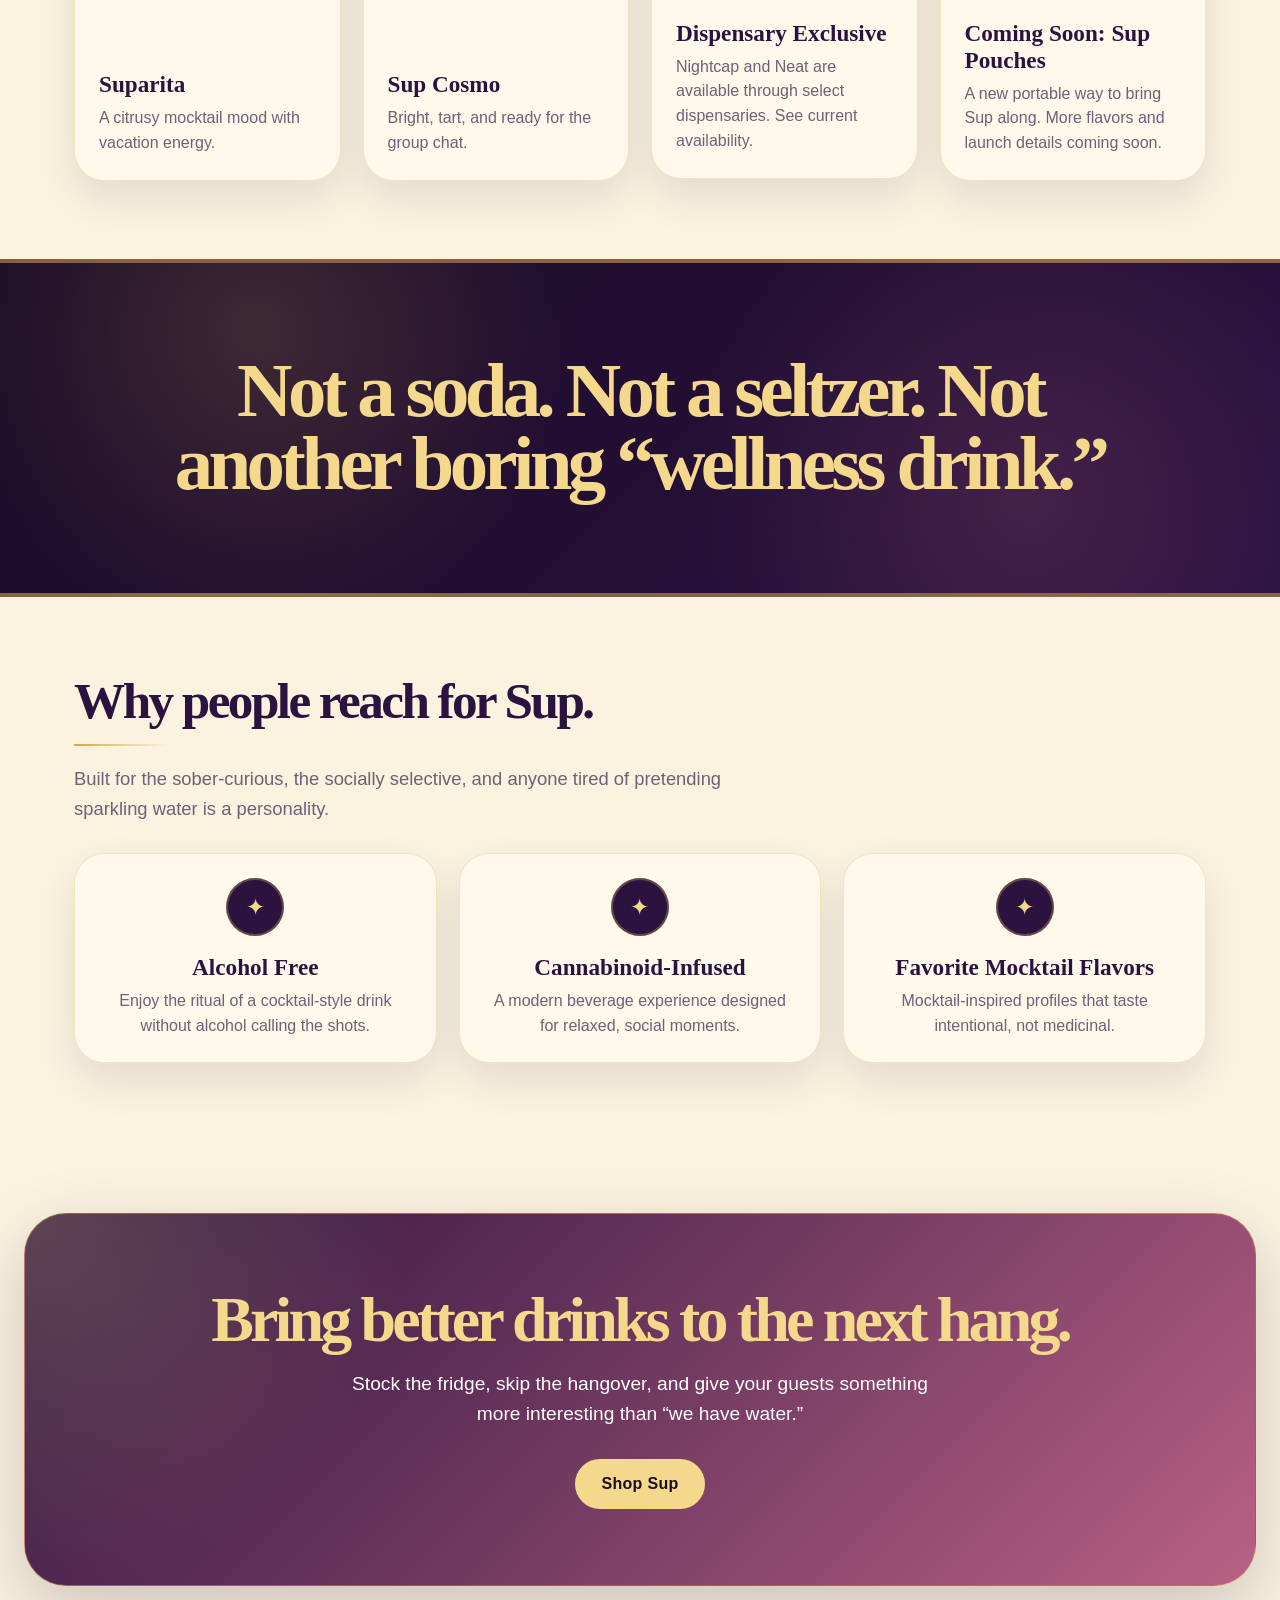
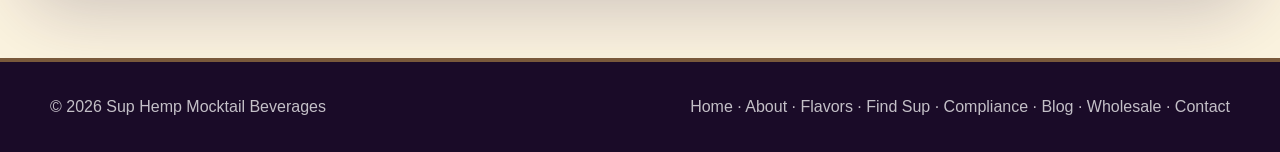
==== commit d5e05d43: "Link pouch tile to coming soon page" ====
--- a/index.html
+++ b/index.html
@@ -59,7 +59,9 @@
         <a class="flavor-card-link" href="find-us.html" aria-label="Find Nightcap dispensary availability">
           <div class="flavor-card"><div class="flavor-image"><img src="assets/NeatandNightCap.png" alt="Sup Neat and Nightcap dispensary-exclusive bottles" /></div><div><h3>Dispensary Exclusive</h3><p>Nightcap and Neat are available through select dispensaries. See current availability.</p></div></div>
         </a>
-        <div class="flavor-card"><div class="flavor-image"><img src="assets/multiflavorpouch.png" alt="Coming soon Sup pouch assortment" /></div><div><h3>Coming Soon: Sup Pouches</h3><p>A new portable way to bring Sup along. More flavors and launch details coming soon.</p></div></div>
+        <a class="flavor-card-link" href="pouches.html" aria-label="Learn more about Coming Soon Sup Pouches">
+          <div class="flavor-card"><div class="flavor-image"><img src="assets/multiflavorpouch.png" alt="Coming soon Sup pouch assortment" /></div><div><h3>Coming Soon: Sup Pouches</h3><p>A new portable way to bring Sup along. More flavors and launch details coming soon.</p></div></div>
+        </a>
       </div>
     </section>
 
--- a/style.css
+++ b/style.css
@@ -67,7 +67,7 @@
 }
 
 .logo img {
-  height: 112px;
+  height: 150px;
   width: auto;
 }
 
@@ -396,9 +396,9 @@
 
 .flavor-image img {
   display: block;
-  width: 210px;
+  width: min(100%, 270px);
   max-width: 100%;
-  height: auto;
+  height: 100%;
   object-fit: contain;
   background: transparent;
 }
@@ -666,7 +666,7 @@
 
 @media (max-width: 1100px) {
   .logo img {
-    height: 100px;
+    height: 118px;
   }
 
   .nav {
@@ -693,7 +693,7 @@
   }
 
   .logo img {
-    height: 86px;
+    height: 96px;
   }
 
   .nav-toggle-label {
@@ -749,7 +749,7 @@
   }
 
   .logo img {
-    height: 68px;
+    height: 78px;
   }
 
   .flavor-grid,
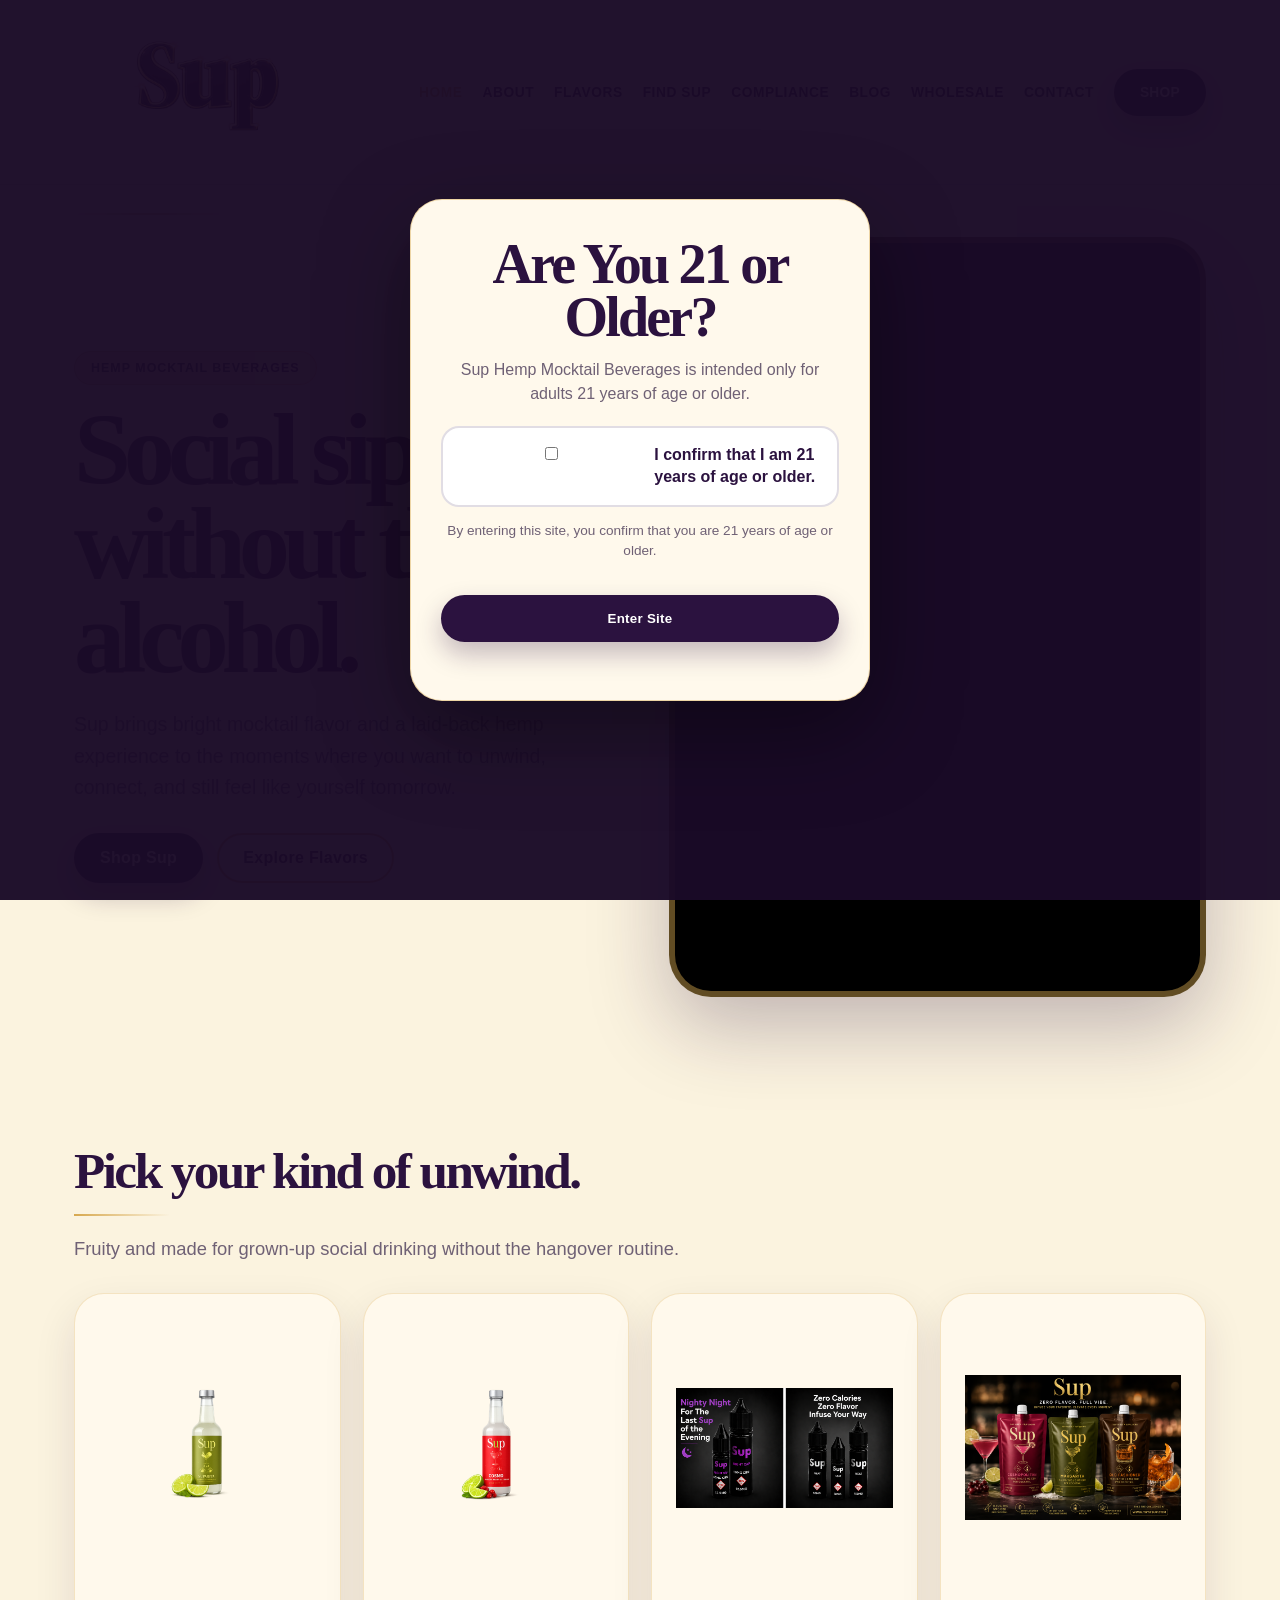
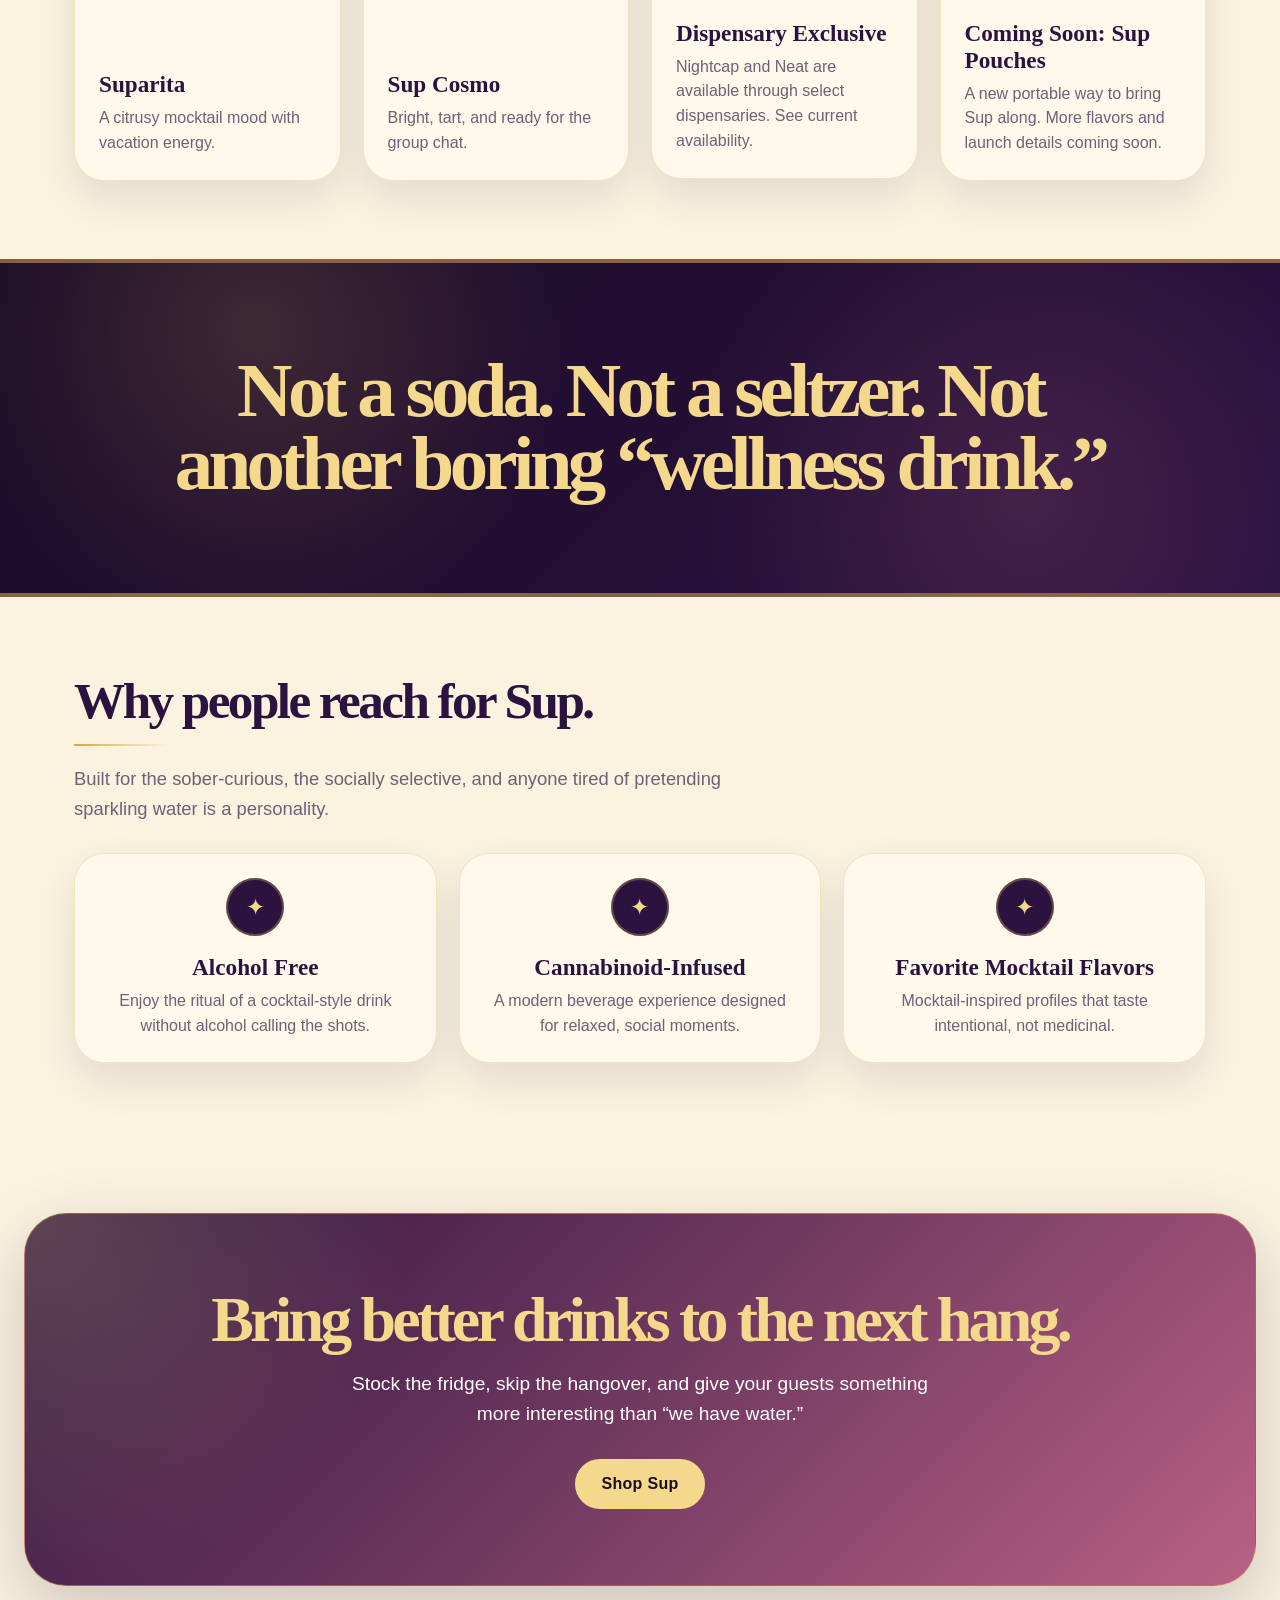
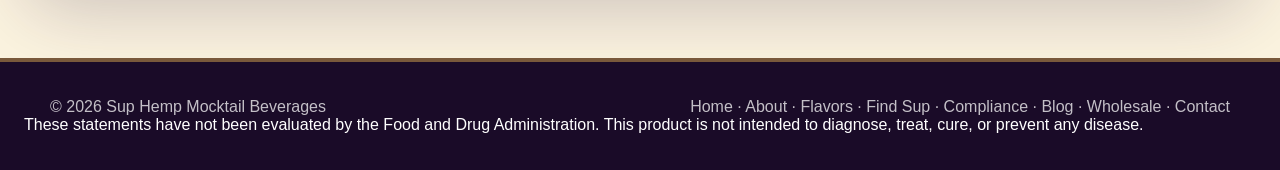
==== commit b7229e45: "Add FDA disclaimer to site footer" ====
--- a/index.html
+++ b/index.html
@@ -84,7 +84,9 @@
     </section>
   </main>
 
-  <footer><div class="footer-inner"><div>© 2026 Sup Hemp Mocktail Beverages</div><div><a href="index.html">Home</a> · <a href="about.html">About</a> · <a href="flavors.html">Flavors</a> · <a href="find-us.html">Find Sup</a> · <a href="compliance.html">Compliance</a> · <a href="blog.html">Blog</a> · <a href="wholesale.html">Wholesale</a> · <a href="contact.html">Contact</a></div></div></footer>
+  <footer><div class="footer-inner"><div>© 2026 Sup Hemp Mocktail Beverages</div><div><a href="index.html">Home</a> · <a href="about.html">About</a> · <a href="flavors.html">Flavors</a> · <a href="find-us.html">Find Sup</a> · <a href="compliance.html">Compliance</a> · <a href="blog.html">Blog</a> · <a href="wholesale.html">Wholesale</a> · <a href="contact.html">Contact</a></div></div>
+      <div>These statements have not been evaluated by the Food and Drug Administration. This product is not intended to diagnose, treat, cure, or prevent any disease.</div>
+    </footer>
 
   <script>
     const gate = document.getElementById("age-gate");
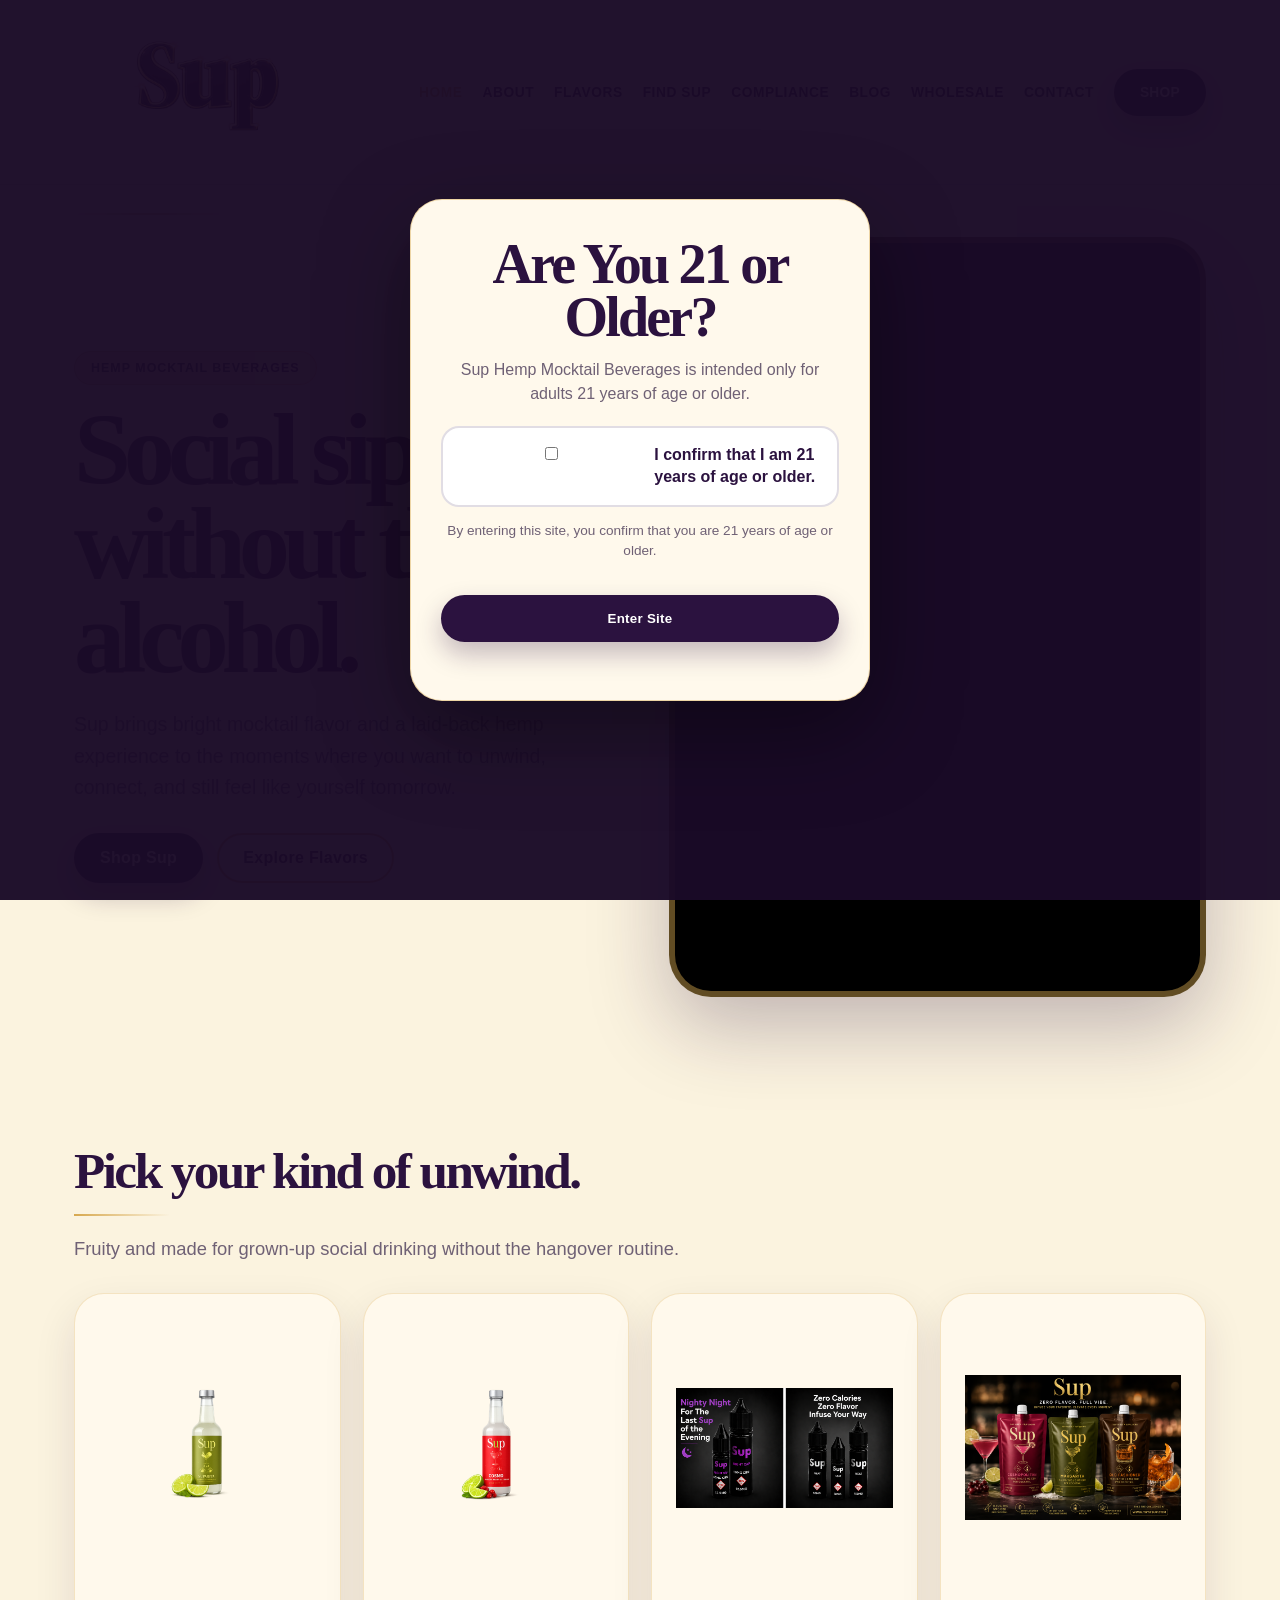
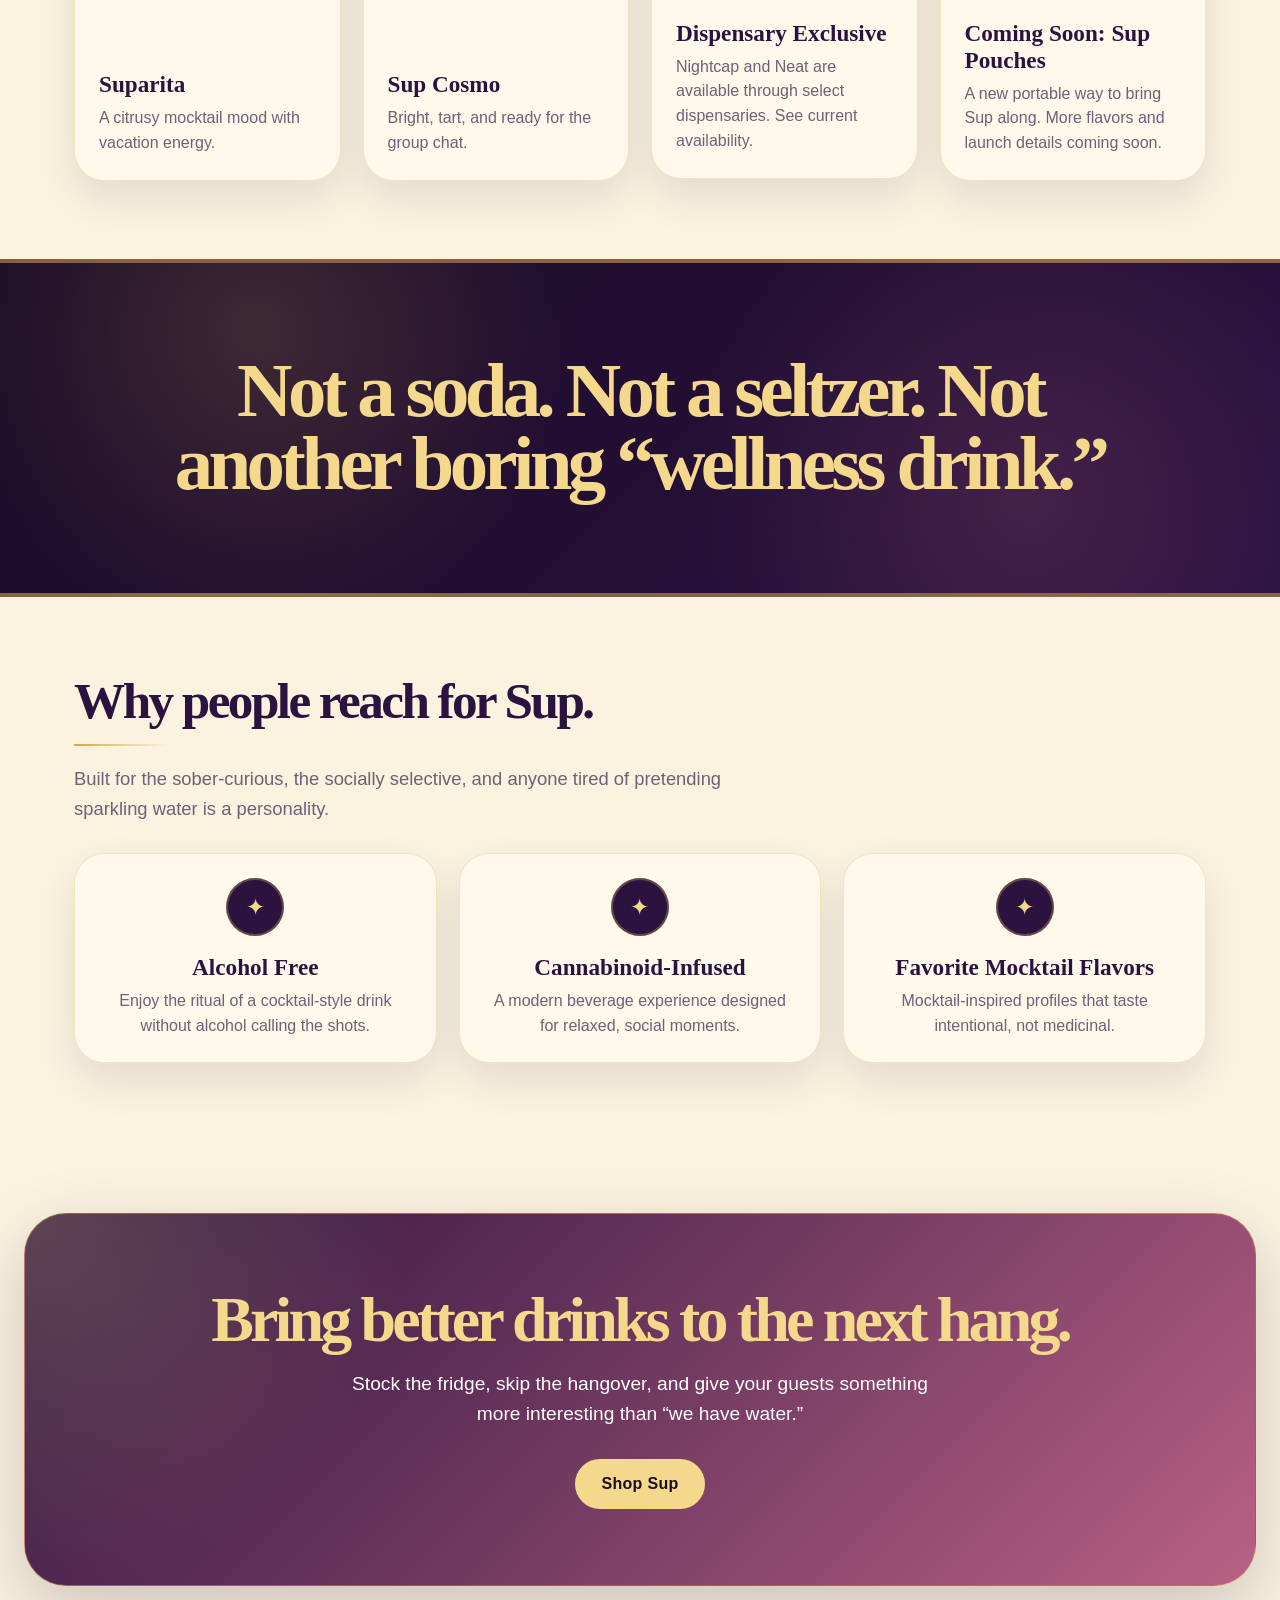
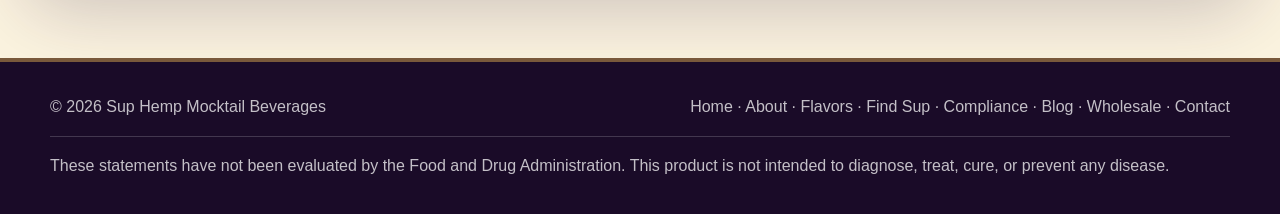
==== commit 10895009: "Align FDA disclaimer with footer layout" ====
--- a/index.html
+++ b/index.html
@@ -85,8 +85,8 @@
   </main>
 
   <footer><div class="footer-inner"><div>© 2026 Sup Hemp Mocktail Beverages</div><div><a href="index.html">Home</a> · <a href="about.html">About</a> · <a href="flavors.html">Flavors</a> · <a href="find-us.html">Find Sup</a> · <a href="compliance.html">Compliance</a> · <a href="blog.html">Blog</a> · <a href="wholesale.html">Wholesale</a> · <a href="contact.html">Contact</a></div></div>
-      <div>These statements have not been evaluated by the Food and Drug Administration. This product is not intended to diagnose, treat, cure, or prevent any disease.</div>
-    </footer>
+    <div class="footer-disclaimer">These statements have not been evaluated by the Food and Drug Administration. This product is not intended to diagnose, treat, cure, or prevent any disease.</div>
+  </footer>
 
   <script>
     const gate = document.getElementById("age-gate");
--- a/style.css
+++ b/style.css
@@ -660,6 +660,15 @@
   color: rgba(255, 255, 255, 0.74);
 }
 
+.footer-disclaimer {
+  max-width: 1180px;
+  margin: 20px auto 0;
+  padding-top: 16px;
+  border-top: 1px solid rgba(255, 255, 255, 0.18);
+  color: rgba(255, 255, 255, 0.74);
+  line-height: 1.6;
+}
+
 .footer-inner a:hover {
   color: var(--gold-light);
 }
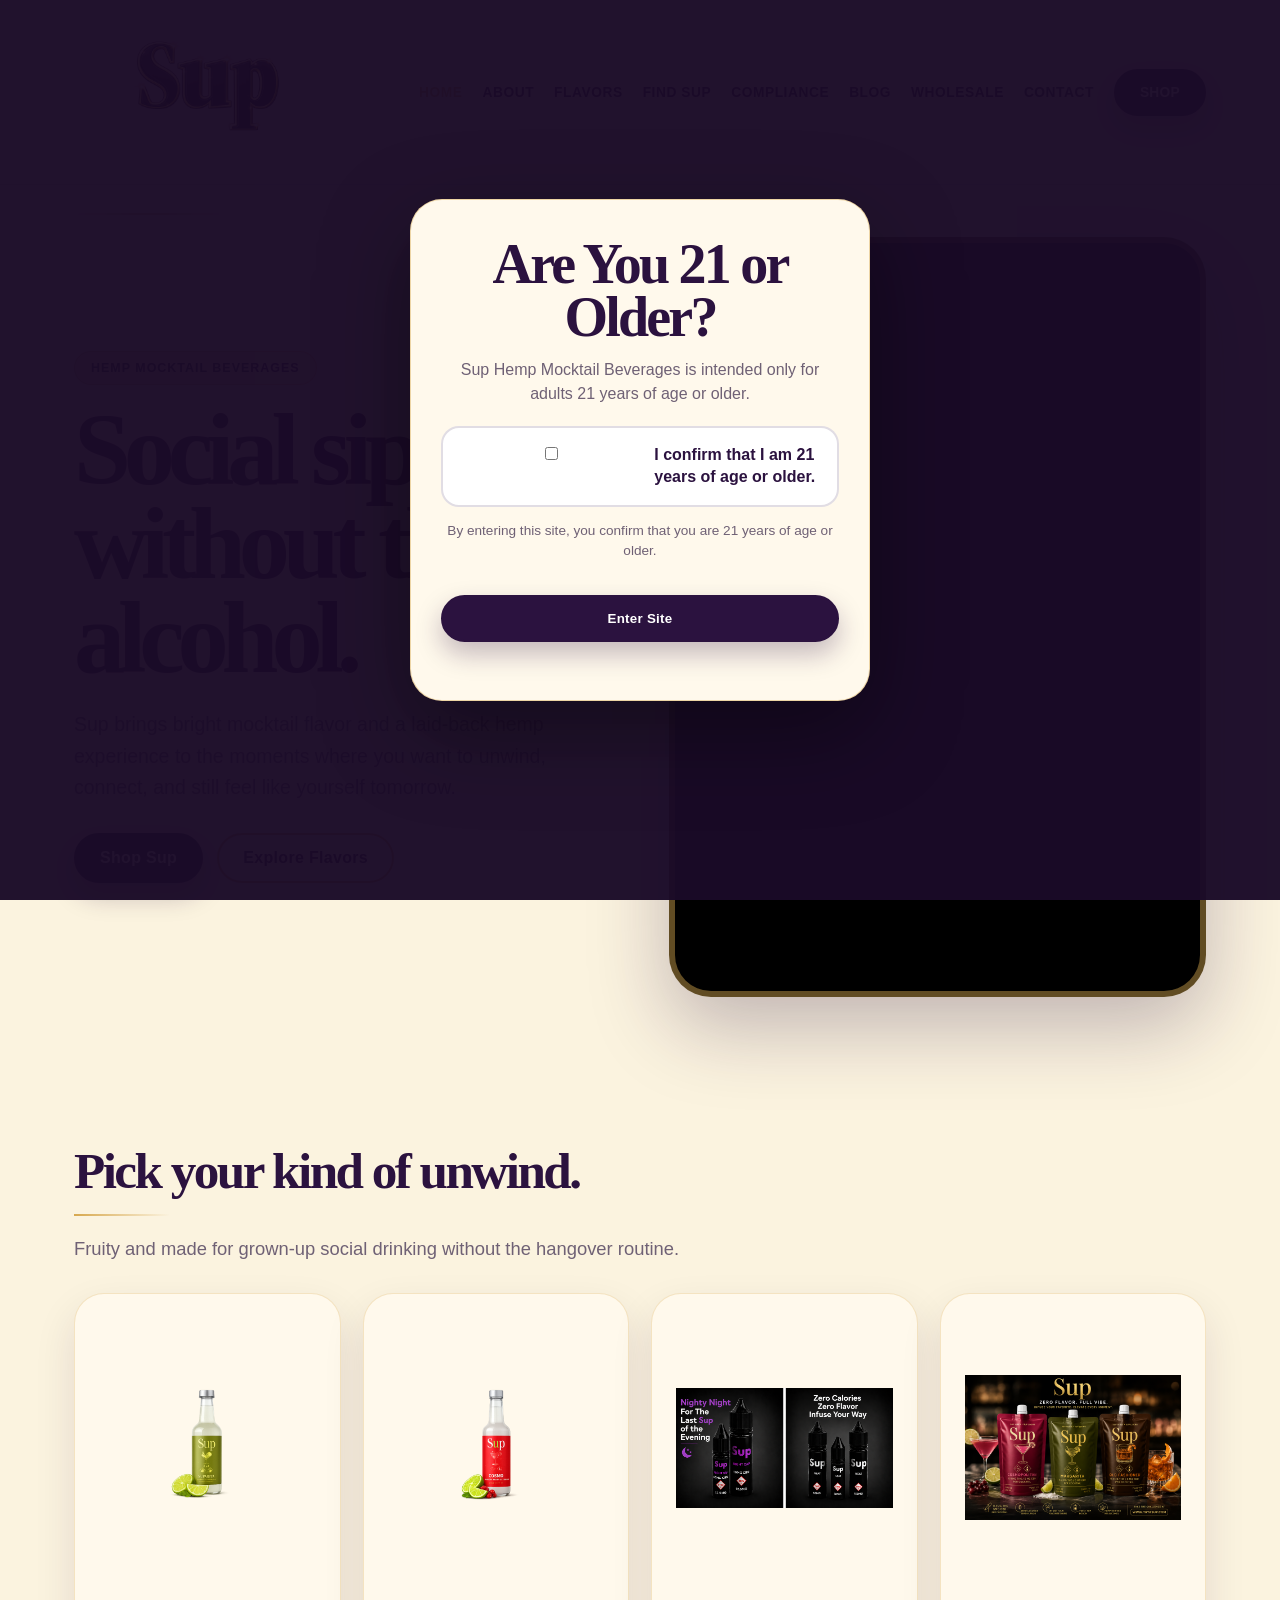
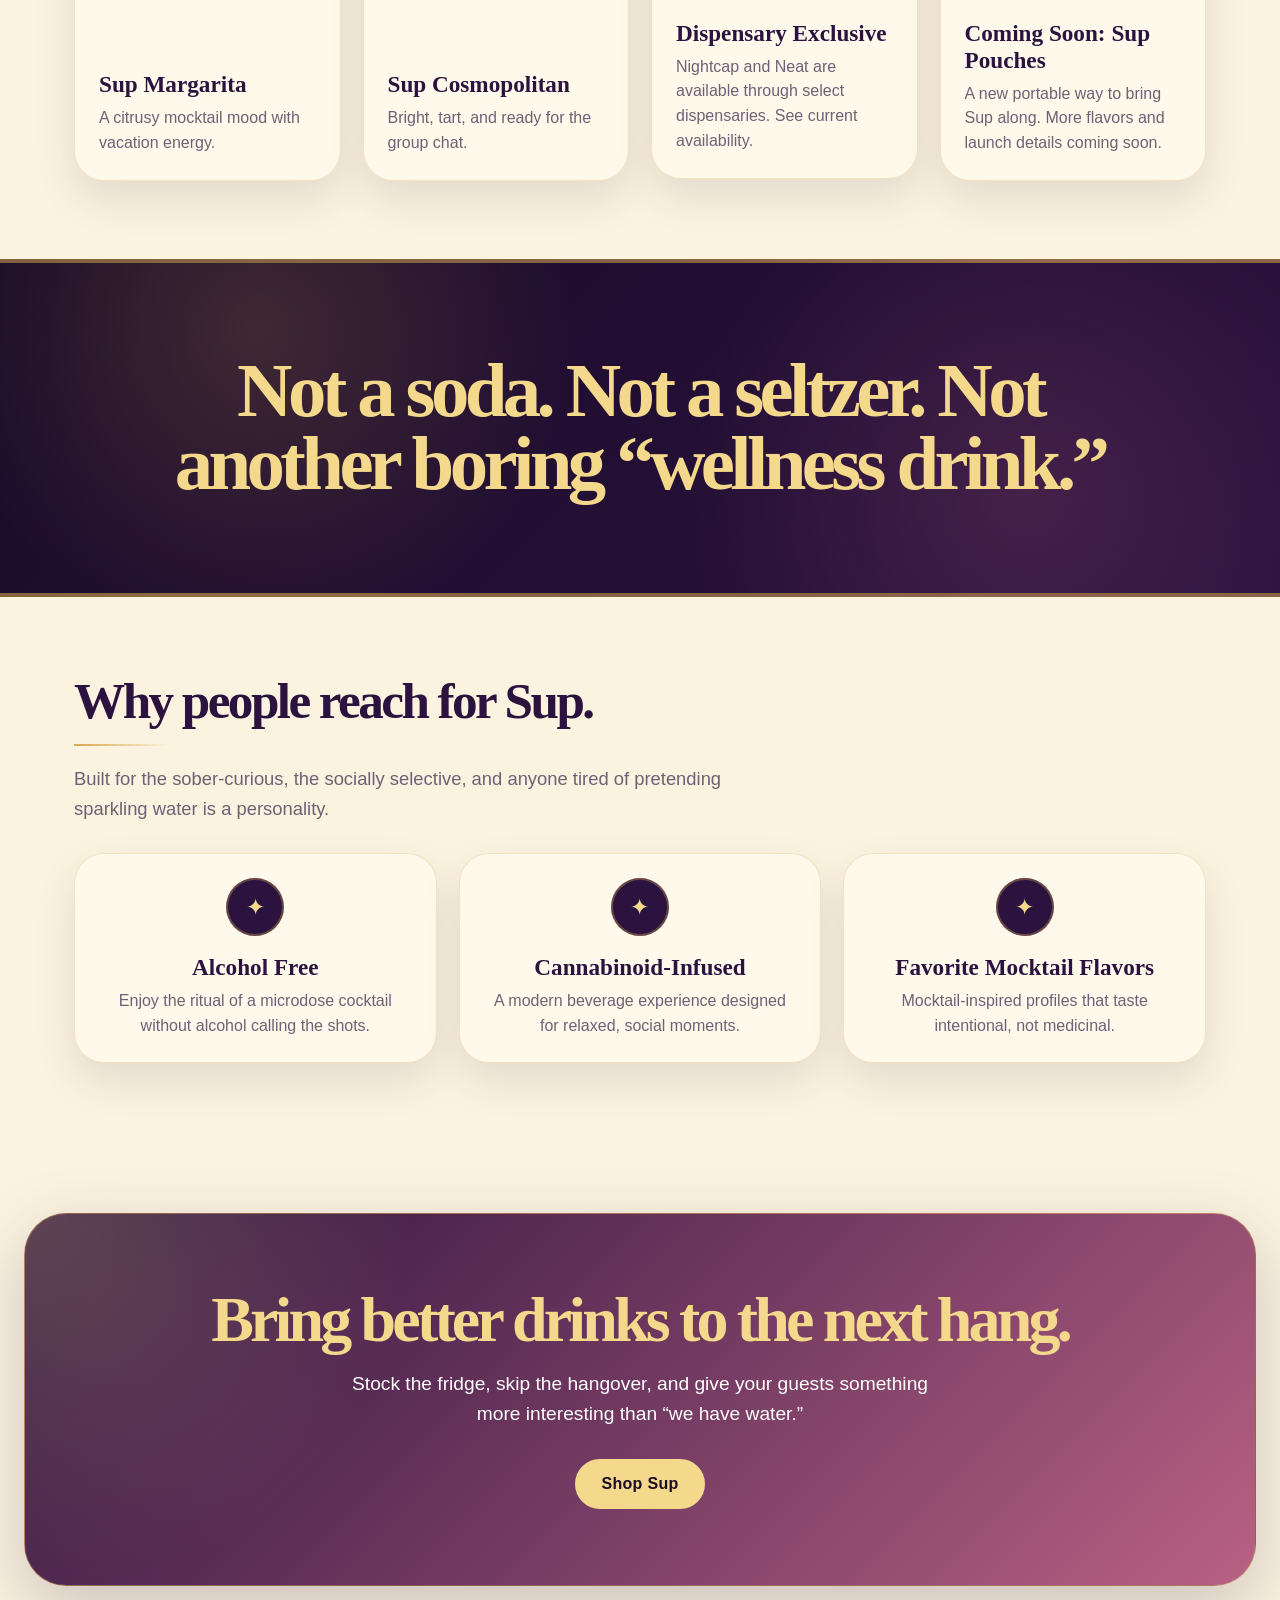
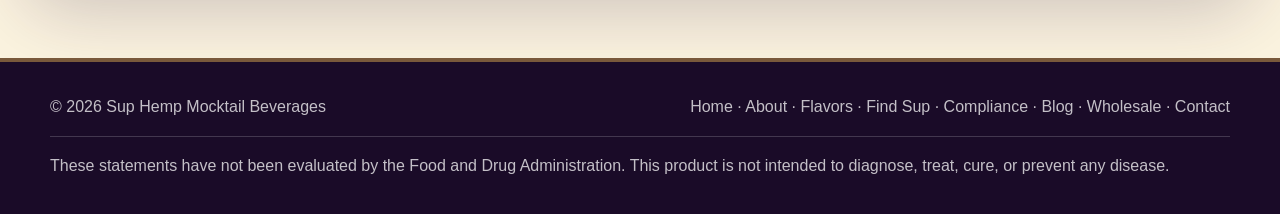
==== commit b7612e25: "Update home page flavors and alcohol-free copy" ====
--- a/index.html
+++ b/index.html
@@ -54,8 +54,8 @@
       <h2 class="section-title">Pick your kind of unwind.</h2>
       <p class="section-copy">Fruity and made for grown-up social drinking without the hangover routine.</p>
       <div class="flavor-grid">
-        <div class="flavor-card"><div class="flavor-image"><img src="assets/suparitalead.png" alt="Suparita hemp mocktail beverage" /></div><div><h3>Suparita</h3><p>A citrusy mocktail mood with vacation energy.</p></div></div>
-        <div class="flavor-card"><div class="flavor-image"><img src="assets/supcosmolead.png" alt="Sup Cosmo hemp mocktail beverage" /></div><div><h3>Sup Cosmo</h3><p>Bright, tart, and ready for the group chat.</p></div></div>
+        <div class="flavor-card"><div class="flavor-image"><img src="assets/suparitalead.png" alt="Sup Margarita hemp mocktail beverage" /></div><div><h3>Sup Margarita</h3><p>A citrusy mocktail mood with vacation energy.</p></div></div>
+        <div class="flavor-card"><div class="flavor-image"><img src="assets/supcosmolead.png" alt="Sup Cosmopolitan hemp mocktail beverage" /></div><div><h3>Sup Cosmopolitan</h3><p>Bright, tart, and ready for the group chat.</p></div></div>
         <a class="flavor-card-link" href="find-us.html" aria-label="Find Nightcap dispensary availability">
           <div class="flavor-card"><div class="flavor-image"><img src="assets/NeatandNightCap.png" alt="Sup Neat and Nightcap dispensary-exclusive bottles" /></div><div><h3>Dispensary Exclusive</h3><p>Nightcap and Neat are available through select dispensaries. See current availability.</p></div></div>
         </a>
@@ -71,7 +71,7 @@
       <h2 class="section-title">Why people reach for Sup.</h2>
       <p class="section-copy">Built for the sober-curious, the socially selective, and anyone tired of pretending sparkling water is a personality.</p>
       <div class="benefits">
-        <div class="benefit"><h3>Alcohol Free</h3><p>Enjoy the ritual of a cocktail-style drink without alcohol calling the shots.</p></div>
+        <div class="benefit"><h3>Alcohol Free</h3><p>Enjoy the ritual of a microdose cocktail without alcohol calling the shots.</p></div>
         <div class="benefit"><h3>Cannabinoid-Infused</h3><p>A modern beverage experience designed for relaxed, social moments.</p></div>
         <div class="benefit"><h3>Favorite Mocktail Flavors</h3><p>Mocktail-inspired profiles that taste intentional, not medicinal.</p></div>
       </div>
